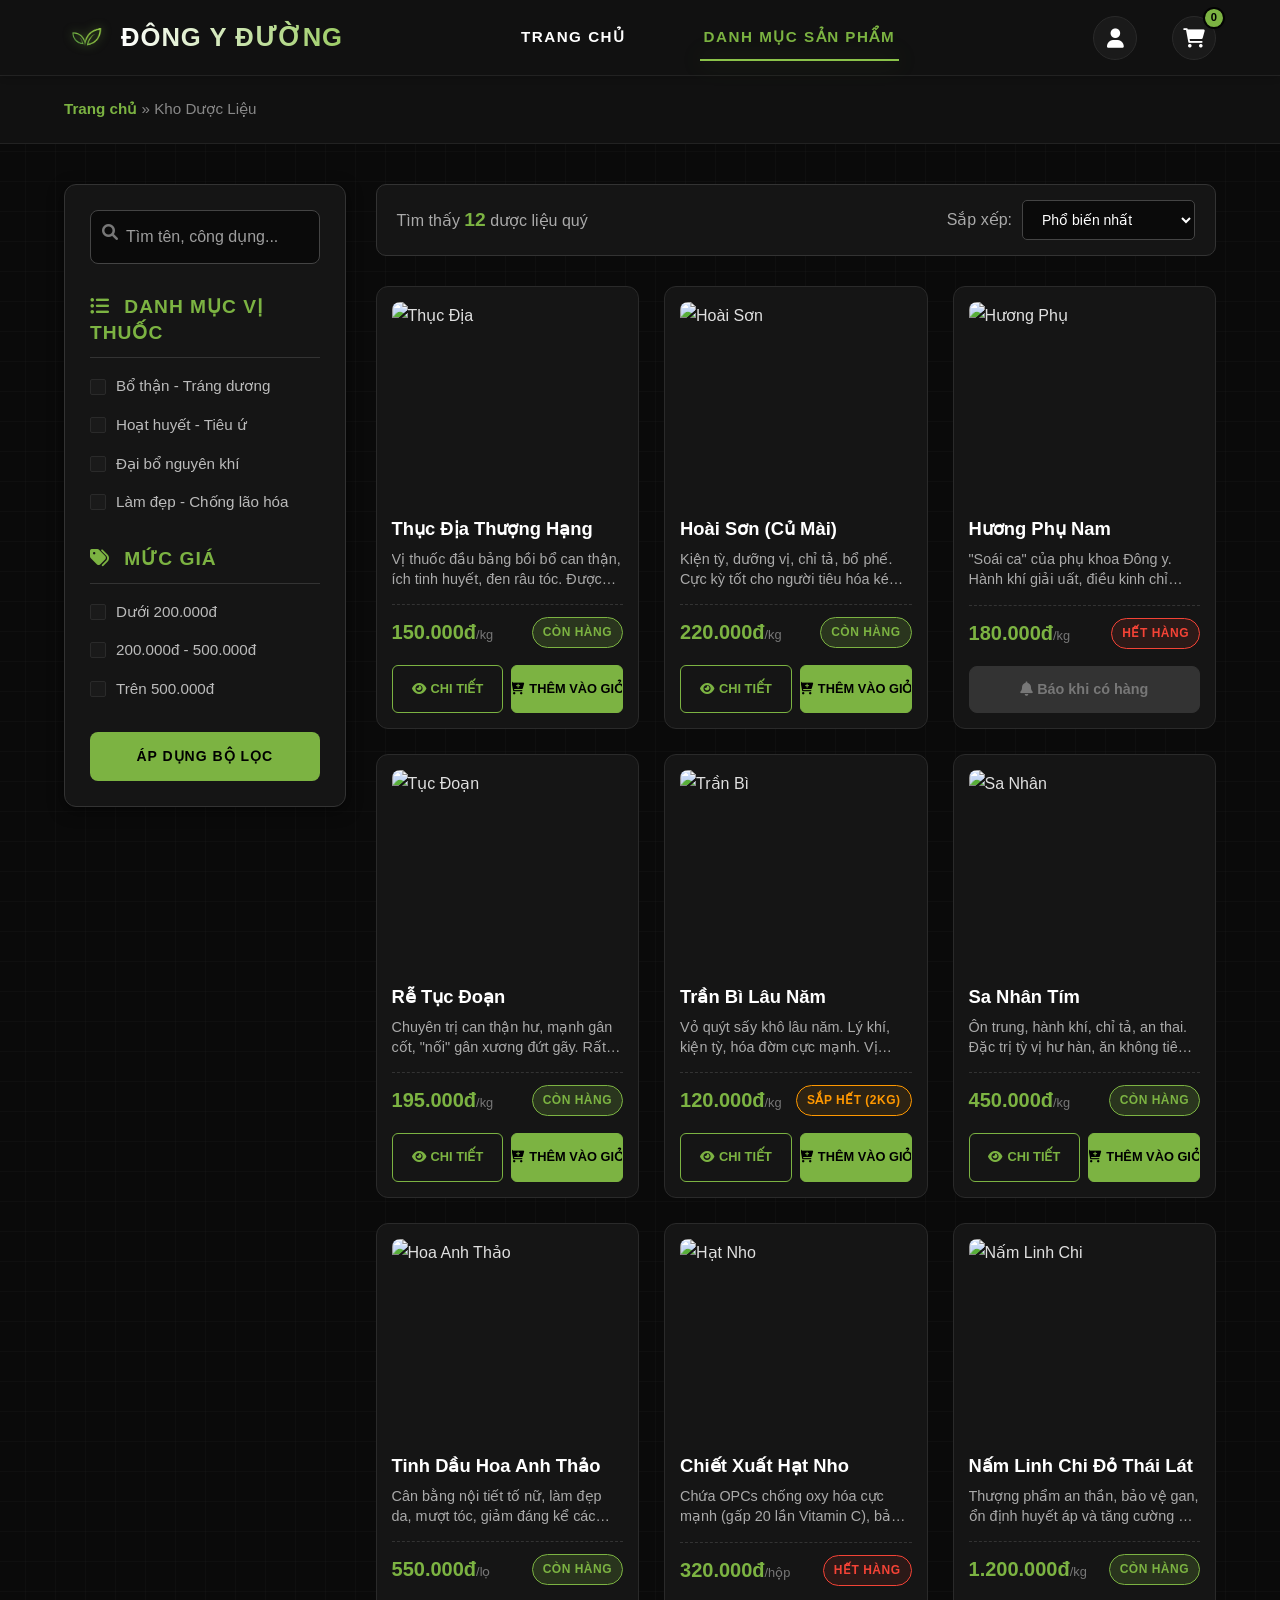
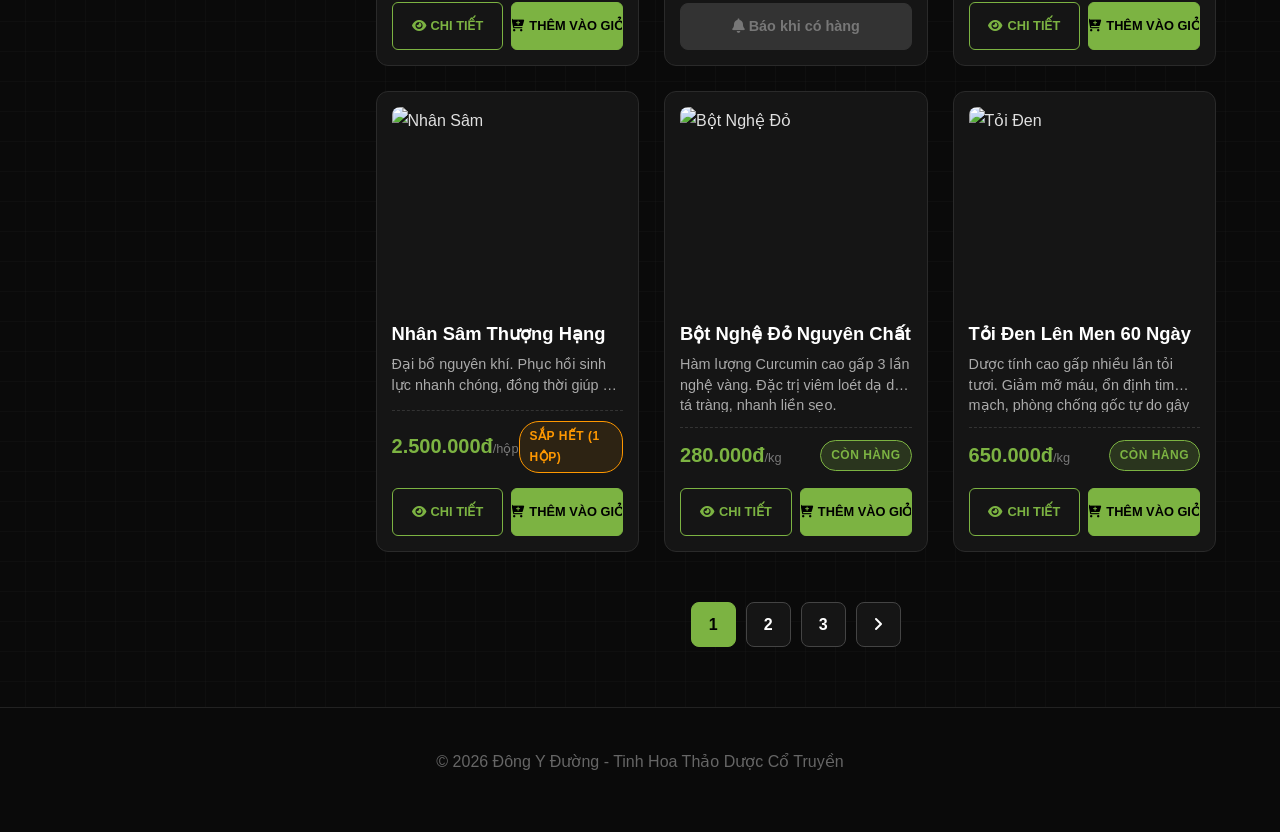
==== danhmuc.html @ 146891fc "Add files via upload" ====
<!DOCTYPE html>
<html lang="vi">
<head>
    <meta charset="UTF-8">
    <meta name="viewport" content="width=device-width, initial-scale=1.0">
    <title>Danh Mục Dược Liệu - Đông Y Đường</title>
    <link rel="stylesheet" href="style.css">
    <link rel="stylesheet" href="https://cdnjs.cloudflare.com/ajax/libs/font-awesome/6.0.0/css/all.min.css">
    <style>
        body { background-color: #0a0a0a; color: #e0e0e0; font-family: 'Segoe UI', sans-serif; }
        .breadcrumb { padding: 20px 5%; color: #888; font-size: 0.95rem; background: #111; border-bottom: 1px solid #222;}
        .breadcrumb a { color: var(--primary-color, #7cb342); text-decoration: none; font-weight: bold;}
        .category-layout { display: flex; gap: 30px; padding: 40px 5% 60px; }
        
        /* Sidebar Filter */
        .sidebar-filter { width: 25%; background: #151515; padding: 25px; border-radius: 12px; border: 1px solid #333; height: fit-content; position: sticky; top: 100px; box-shadow: 0 4px 15px rgba(0,0,0,0.5); }
        .sidebar-filter h3 { color: var(--primary-color, #7cb342); margin-bottom: 15px; border-bottom: 1px solid #333; padding-bottom: 10px; font-size: 1.2rem; text-transform: uppercase; letter-spacing: 1px;}
        .filter-group { margin-bottom: 30px; }
        .filter-group label { display: flex; align-items: center; margin-bottom: 12px; color: #bbb; cursor: pointer; transition: 0.3s; font-size: 0.95rem; }
        .filter-group label:hover { color: #fff; }
        .filter-group input[type="checkbox"] { accent-color: var(--primary-color, #7cb342); margin-right: 10px; width: 16px; height: 16px; cursor: pointer;}
        
        /* Product List */
        .product-list-container { width: 75%; }
        .product-header { display: flex; justify-content: space-between; align-items: center; margin-bottom: 30px; background: #151515; padding: 15px 20px; border-radius: 10px; border: 1px solid #333; }
        .product-header select { background: #0a0a0a; color: #fff; border: 1px solid #444; padding: 10px 15px; border-radius: 5px; outline: none; cursor: pointer; transition: 0.3s;}
        
        /* Product Card */
        .product-grid { display: grid; grid-template-columns: repeat(auto-fill, minmax(260px, 1fr)); gap: 25px; }
        .product-card { 
            background: #151515; border-radius: 12px; padding: 15px; text-align: left; 
            border: 1px solid #2a2a2a; transition: all 0.4s ease; position: relative;
            display: flex; flex-direction: column; height: 100%;
        }
        .product-card:hover { transform: translateY(-8px); border-color: var(--primary-color, #7cb342); box-shadow: 0 10px 20px rgba(124, 179, 66, 0.15); }
        .product-card img { width: 100%; height: 200px; object-fit: cover; border-radius: 8px; margin-bottom: 15px; }
        .product-card h3 { color: #fff; font-size: 1.15rem; margin-bottom: 8px; font-weight: 600; }
        .product-desc { color: #aaa; font-size: 0.9rem; margin-bottom: 15px; display: -webkit-box; -webkit-line-clamp: 2; -webkit-box-orient: vertical; overflow: hidden; line-height: 1.4; flex-grow: 1; }
        
        .price-stock-wrapper { display: flex; justify-content: space-between; align-items: center; margin-bottom: 15px; padding-top: 10px; border-top: 1px dashed #333; }
        .price { color: var(--primary-color, #7cb342); font-weight: bold; font-size: 1.25rem; }
        
        /* Nhãn trạng thái */
        .stock-status { font-size: 0.75rem; padding: 4px 10px; border-radius: 20px; font-weight: bold; text-transform: uppercase; letter-spacing: 0.5px;}
        .stock-in { background: rgba(124, 179, 66, 0.2); color: #7cb342; border: 1px solid #7cb342; }
        .stock-out { background: rgba(244, 67, 54, 0.1); color: #f44336; border: 1px solid #f44336; }
        .stock-low { background: rgba(255, 152, 0, 0.1); color: #ff9800; border: 1px solid #ff9800; }

        /* Nút mua hàng */
        .btn-group { display: flex; gap: 8px; width: 100%; }
        .btn-outline { flex: 1; background: transparent; color: var(--primary-color, #7cb342); border: 1px solid var(--primary-color, #7cb342); padding: 10px 5px; border-radius: 8px; cursor: pointer; transition: 0.3s; font-weight: bold; font-size: 0.85rem;}
        .btn-outline:hover { background: rgba(124, 179, 66, 0.1); }
        .btn-fill { flex: 1.5; background: var(--primary-color, #7cb342); color: #000; border: 1px solid var(--primary-color, #7cb342); padding: 10px 5px; border-radius: 8px; cursor: pointer; transition: 0.3s; font-weight: bold; font-size: 0.85rem;}
        .btn-fill:hover { background: #689f38; box-shadow: 0 0 10px rgba(124,179,66,0.4); }
        .btn-disabled { width: 100%; background: #333; color: #777; border: 1px solid #333; padding: 10px; border-radius: 8px; cursor: not-allowed; font-weight: bold; font-size: 0.9rem;}

        .btn-filter { background: var(--primary-color, #7cb342); color: #000; border: none; padding: 12px; border-radius: 8px; cursor: pointer; transition: 0.3s; width: 100%; font-weight: bold; text-transform: uppercase;}
        
        .pagination { display: flex; justify-content: center; gap: 10px; margin-top: 50px; }
        .pagination button { background: #151515; color: #fff; border: 1px solid #444; width: 45px; height: 45px; border-radius: 8px; cursor: pointer; transition: 0.3s; font-weight: bold;}
        .pagination button.active, .pagination button:hover { background: var(--primary-color, #7cb342); color: #000; border-color: var(--primary-color, #7cb342); }

        @media (max-width: 992px) {
            .category-layout { flex-direction: column; }
            .sidebar-filter, .product-list-container { width: 100%; position: relative; top: 0; }
        }
    </style>
</head>
<body>

    <header class="header" style="background-color: #111; padding: 15px 5%; display: flex; justify-content: space-between; align-items: center; border-bottom: 1px solid #222; position: sticky; top: 0; z-index: 100;">
        <div class="logo" style="display: flex; align-items: center;">
            <img src="image-Photoroom.png" alt="Logo Đông Y" style="width: 45px; height: 45px; margin-right: 12px; filter: drop-shadow(0 0 5px rgba(124, 179, 66, 0.6));">
            <span style="font-size: 1.6rem; font-weight: bold; color: #fff; letter-spacing: 1px;">Đông Y Đường</span>
        </div>
        
        <nav class="main-menu">
            <ul style="display: flex; gap: 30px; list-style: none;">
                <li><a href="index.html" style="color: #fff; text-decoration: none; text-transform: uppercase; font-size: 0.95rem; transition: 0.3s;">Trang chủ</a></li>
                <li><a href="danhmuc.html" class="active" style="color: var(--primary-color, #7cb342); font-weight: bold; text-decoration: none; text-transform: uppercase; font-size: 0.95rem;">Danh mục sản phẩm</a></li>
            </ul>
        </nav>

        <div class="header-actions">
            <a href="dangnhap.html" title="Đăng nhập" style="color: #fff; font-size: 1.2rem; margin-left: 20px; text-decoration: none;"><i class="fa-solid fa-user"></i></a>
            <a href="giohang.html" title="Giỏ hàng" style="color: #fff; font-size: 1.2rem; margin-left: 20px; text-decoration: none; position: relative;">
                <i class="fa-solid fa-cart-shopping" style="transition: 0.3s;"></i> 
                <span class="cart-count" style="background: var(--primary-color, #7cb342); color: #000; font-size: 0.7rem; padding: 2px 6px; border-radius: 50%; position: absolute; top: -10px; right: -10px; font-weight: bold;">0</span>
            </a>
        </div>
    </header>

    <div class="breadcrumb">
        <a href="index.html">Trang chủ</a> » <span>Kho Dược Liệu</span>
    </div>

    <main class="category-layout">
        <aside class="sidebar-filter">
            <div class="filter-group">
                <div style="position: relative;">
                    <input type="text" id="searchInput" placeholder="Tìm tên, công dụng..." style="width: 100%; background: #0a0a0a; color: #fff; border: 1px solid #444; padding: 12px 15px 12px 35px; border-radius: 8px; outline: none; transition: 0.3s;">
                    <i class="fa-solid fa-magnifying-glass" style="position: absolute; left: 12px; top: 14px; color: #777;"></i>
                </div>
            </div>

            <h3><i class="fa-solid fa-list-ul" style="margin-right: 8px;"></i> Danh Mục Vị Thuốc</h3>
            <div class="filter-group">
                <label><input type="checkbox" class="cat-filter" value="bothan"> Bổ thận - Tráng dương</label>
                <label><input type="checkbox" class="cat-filter" value="hoathuyet"> Hoạt huyết - Tiêu ứ</label>
                <label><input type="checkbox" class="cat-filter" value="boduong"> Đại bổ nguyên khí</label>
                <label><input type="checkbox" class="cat-filter" value="lamdep"> Làm đẹp - Chống lão hóa</label>
            </div>

            <h3><i class="fa-solid fa-tags" style="margin-right: 8px;"></i> Mức Giá</h3>
            <div class="filter-group">
                <label><input type="checkbox" class="price-filter" value="thap"> Dưới 200.000đ</label>
                <label><input type="checkbox" class="price-filter" value="trung"> 200.000đ - 500.000đ</label>
                <label><input type="checkbox" class="price-filter" value="cao"> Trên 500.000đ</label>
            </div>
            
            <button class="btn-filter" onclick="applyFilters()">Áp Dụng Bộ Lọc</button>
        </aside>

        <section class="product-list-container">
            <div class="product-header">
                <span style="color: #aaa; font-size: 1rem;">Tìm thấy <strong style="color: var(--primary-color, #7cb342); font-size: 1.2rem;">12</strong> dược liệu quý</span>
                <div style="display: flex; align-items: center; gap: 10px;">
                    <label for="sort" style="color: #aaa;">Sắp xếp:</label>
                    <select id="sort">
                        <option value="new">Phổ biến nhất</option>
                        <option value="price-asc">Giá: Thấp đến Cao</option>
                        <option value="price-desc">Giá: Cao đến Thấp</option>
                    </select>
                </div>
            </div>

            <div class="product-grid" id="productGrid">
                
                <div class="product-card" data-category="bothan">
                    <img src="https://suckhoedoisong.qltns.mediacdn.vn/Images/nguyenkhanh/2019/08/27/thuc_dia_vi_thuoc_bo_than_2.jpg" alt="Thục Địa">
                    <h3>Thục Địa Thượng Hạng</h3>
                    <p class="product-desc">Vị thuốc đầu bảng bồi bổ can thận, ích tinh huyết, đen râu tóc. Được cửu chưng cửu sái kỹ lưỡng.</p>
                    <div class="price-stock-wrapper">
                        <span class="price">150.000đ<span style="font-size: 0.8rem; color:#777; font-weight:normal;">/kg</span></span>
                        <span class="stock-status stock-in">Còn hàng</span>
                    </div>
                    <div class="btn-group">
                        <button class="btn-outline"><i class="fa-solid fa-eye"></i> Chi Tiết</button>
                        <button class="btn-fill" onclick="addToCart('Thục Địa Thượng Hạng', 150000, 'https://suckhoedoisong.qltns.mediacdn.vn/Images/nguyenkhanh/2019/08/27/thuc_dia_vi_thuoc_bo_than_2.jpg')"><i class="fa-solid fa-cart-plus"></i> Thêm vào giỏ</button>
                    </div>
                </div>

                <div class="product-card" data-category="boduong">
                    <img src="https://cdnv2.tgdd.vn/mwg-static/common/News/1421320/hoai-son-co-tac-dung-gi-loi-4.jpg" alt="Hoài Sơn">
                    <h3>Hoài Sơn (Củ Mài)</h3>
                    <p class="product-desc">Kiện tỳ, dưỡng vị, chỉ tả, bổ phế. Cực kỳ tốt cho người tiêu hóa kém, cơ thể suy nhược sau ốm dậy.</p>
                    <div class="price-stock-wrapper">
                        <span class="price">220.000đ<span style="font-size: 0.8rem; color:#777; font-weight:normal;">/kg</span></span>
                        <span class="stock-status stock-in">Còn hàng</span>
                    </div>
                    <div class="btn-group">
                        <button class="btn-outline"><i class="fa-solid fa-eye"></i> Chi Tiết</button>
                        <button class="btn-fill" onclick="addToCart('Hoài Sơn (Củ Mài)', 220000, 'https://cdnv2.tgdd.vn/mwg-static/common/News/1421320/hoai-son-co-tac-dung-gi-loi-4.jpg')"><i class="fa-solid fa-cart-plus"></i> Thêm vào giỏ</button>
                    </div>
                </div>

                <div class="product-card" data-category="hoathuyet">
                    <img src="https://suckhoedoisong.qltns.mediacdn.vn/324455921873985536/2023/3/6/image-1593363935huong-phu-dai-dien1-16781107909261849263165.png" alt="Hương Phụ">
                    <h3>Hương Phụ Nam</h3>
                    <p class="product-desc">"Soái ca" của phụ khoa Đông y. Hành khí giải uất, điều kinh chỉ thống, giải quyết tận gốc chứng đau bụng kinh.</p>
                    <div class="price-stock-wrapper">
                        <span class="price">180.000đ<span style="font-size: 0.8rem; color:#777; font-weight:normal;">/kg</span></span>
                        <span class="stock-status stock-out">Hết hàng</span>
                    </div>
                    <button class="btn-disabled" disabled><i class="fa-solid fa-bell"></i> Báo khi có hàng</button>
                </div>

                <div class="product-card" data-category="bothan">
                    <img src="https://thaoduocvn.net/wp-content/uploads/2023/04/tuc-doan.jpg" alt="Tục Đoạn">
                    <h3>Rễ Tục Đoạn</h3>
                    <p class="product-desc">Chuyên trị can thận hư, mạnh gân cốt, "nối" gân xương đứt gãy. Rất tốt cho người lớn tuổi đau nhức xương khớp.</p>
                    <div class="price-stock-wrapper">
                        <span class="price">195.000đ<span style="font-size: 0.8rem; color:#777; font-weight:normal;">/kg</span></span>
                        <span class="stock-status stock-in">Còn hàng</span>
                    </div>
                    <div class="btn-group">
                        <button class="btn-outline"><i class="fa-solid fa-eye"></i> Chi Tiết</button>
                        <button class="btn-fill" onclick="addToCart('Rễ Tục Đoạn', 195000, 'https://thaoduocvn.net/wp-content/uploads/2023/04/tuc-doan.jpg')"><i class="fa-solid fa-cart-plus"></i> Thêm vào giỏ</button>
                    </div>
                </div>

                <div class="product-card" data-category="boduong">
                    <img src="https://thuocdantoc.vn/wp-content/uploads/2019/06/tran-bi-6.jpg" alt="Trần Bì">
                    <h3>Trần Bì Lâu Năm</h3>
                    <p class="product-desc">Vỏ quýt sấy khô lâu năm. Lý khí, kiện tỳ, hóa đờm cực mạnh. Vị thuốc không thể thiếu trong các bài thuốc ho.</p>
                    <div class="price-stock-wrapper">
                        <span class="price">120.000đ<span style="font-size: 0.8rem; color:#777; font-weight:normal;">/kg</span></span>
                        <span class="stock-status stock-low">Sắp hết (2kg)</span>
                    </div>
                    <div class="btn-group">
                        <button class="btn-outline"><i class="fa-solid fa-eye"></i> Chi Tiết</button>
                        <button class="btn-fill" onclick="addToCart('Trần Bì Lâu Năm', 120000, 'https://thuocdantoc.vn/wp-content/uploads/2019/06/tran-bi-6.jpg')"><i class="fa-solid fa-cart-plus"></i> Thêm vào giỏ</button>
                    </div>
                </div>

                <div class="product-card" data-category="boduong">
                    <img src="https://suckhoedoisong.qltns.mediacdn.vn/Images/nguyenkhanh/2018/12/09/sa_nhan.jpg" alt="Sa Nhân">
                    <h3>Sa Nhân Tím</h3>
                    <p class="product-desc">Ôn trung, hành khí, chỉ tả, an thai. Đặc trị tỳ vị hư hàn, ăn không tiêu, chướng bụng đầy hơi.</p>
                    <div class="price-stock-wrapper">
                        <span class="price">450.000đ<span style="font-size: 0.8rem; color:#777; font-weight:normal;">/kg</span></span>
                        <span class="stock-status stock-in">Còn hàng</span>
                    </div>
                    <div class="btn-group">
                        <button class="btn-outline"><i class="fa-solid fa-eye"></i> Chi Tiết</button>
                        <button class="btn-fill" onclick="addToCart('Sa Nhân Tím', 450000, 'https://suckhoedoisong.qltns.mediacdn.vn/Images/nguyenkhanh/2018/12/09/sa_nhan.jpg')"><i class="fa-solid fa-cart-plus"></i> Thêm vào giỏ</button>
                    </div>
                </div>

                <div class="product-card" data-category="lamdep">
                    <img src="https://cdn.medigoapp.com/product/tinh_dau_hoa_anh_thao_la_gi_tac_dung_cach_uong_tinh_dau_hoa_anh_thao_1_800x450_ee8b45b512.jpg" alt="Hoa Anh Thảo">
                    <h3>Tinh Dầu Hoa Anh Thảo</h3>
                    <p class="product-desc">Cân bằng nội tiết tố nữ, làm đẹp da, mượt tóc, giảm đáng kể các triệu chứng bốc hỏa tiền mãn kinh.</p>
                    <div class="price-stock-wrapper">
                        <span class="price">550.000đ<span style="font-size: 0.8rem; color:#777; font-weight:normal;">/lọ</span></span>
                        <span class="stock-status stock-in">Còn hàng</span>
                    </div>
                    <div class="btn-group">
                        <button class="btn-outline"><i class="fa-solid fa-eye"></i> Chi Tiết</button>
                        <button class="btn-fill" onclick="addToCart('Tinh Dầu Hoa Anh Thảo', 550000, 'https://cdn.medigoapp.com/product/tinh_dau_hoa_anh_thao_la_gi_tac_dung_cach_uong_tinh_dau_hoa_anh_thao_1_800x450_ee8b45b512.jpg')"><i class="fa-solid fa-cart-plus"></i> Thêm vào giỏ</button>
                    </div>
                </div>

                <div class="product-card" data-category="lamdep">
                    <img src="https://mediworld.vn/wp-content/uploads/2023/08/cong-dung-cua-chiet-xuat-hat-nho-doi-voi-suc-khoe-va-sac-dep.jpg" alt="Hạt Nho">
                    <h3>Chiết Xuất Hạt Nho</h3>
                    <p class="product-desc">Chứa OPCs chống oxy hóa cực mạnh (gấp 20 lần Vitamin C), bảo vệ làn da khỏi lão hóa và tia UV.</p>
                    <div class="price-stock-wrapper">
                        <span class="price">320.000đ<span style="font-size: 0.8rem; color:#777; font-weight:normal;">/hộp</span></span>
                        <span class="stock-status stock-out">Hết hàng</span>
                    </div>
                    <button class="btn-disabled" disabled><i class="fa-solid fa-bell"></i> Báo khi có hàng</button>
                </div>

                <div class="product-card" data-category="boduong">
                    <img src="https://www.vinmec.com/static/uploads/20210413_153606_205667_nam_linh_chi_max_1800x1800_jpg_5038c304d4.jpg" alt="Nấm Linh Chi">
                    <h3>Nấm Linh Chi Đỏ Thái Lát</h3>
                    <p class="product-desc">Thượng phẩm an thần, bảo vệ gan, ổn định huyết áp và tăng cường hệ miễn dịch tự nhiên hiệu quả nhất.</p>
                    <div class="price-stock-wrapper">
                        <span class="price">1.200.000đ<span style="font-size: 0.8rem; color:#777; font-weight:normal;">/kg</span></span>
                        <span class="stock-status stock-in">Còn hàng</span>
                    </div>
                    <div class="btn-group">
                        <button class="btn-outline"><i class="fa-solid fa-eye"></i> Chi Tiết</button>
                        <button class="btn-fill" onclick="addToCart('Nấm Linh Chi Đỏ Thái Lát', 1200000, 'https://www.vinmec.com/static/uploads/20210413_153606_205667_nam_linh_chi_max_1800x1800_jpg_5038c304d4.jpg')"><i class="fa-solid fa-cart-plus"></i> Thêm vào giỏ</button>
                    </div>
                </div>

                <div class="product-card" data-category="lamdep">
                    <img src="https://cafefcdn.com/203337114487263232/2023/4/29/harper-bazaar-cach-su-dung-nhan-sam-tai-tao-da-1-8824-1682733866793-1682733867009534560201.jpg" alt="Nhân Sâm">
                    <h3>Nhân Sâm Thượng Hạng</h3>
                    <p class="product-desc">Đại bổ nguyên khí. Phục hồi sinh lực nhanh chóng, đồng thời giúp da dẻ hồng hào, căng mọng từ bên trong.</p>
                    <div class="price-stock-wrapper">
                        <span class="price">2.500.000đ<span style="font-size: 0.8rem; color:#777; font-weight:normal;">/hộp</span></span>
                        <span class="stock-status stock-low">Sắp hết (1 hộp)</span>
                    </div>
                    <div class="btn-group">
                        <button class="btn-outline"><i class="fa-solid fa-eye"></i> Chi Tiết</button>
                        <button class="btn-fill" onclick="addToCart('Nhân Sâm Thượng Hạng', 2500000, 'https://cafefcdn.com/203337114487263232/2023/4/29/harper-bazaar-cach-su-dung-nhan-sam-tai-tao-da-1-8824-1682733866793-1682733867009534560201.jpg')"><i class="fa-solid fa-cart-plus"></i> Thêm vào giỏ</button>
                    </div>
                </div>

                <div class="product-card" data-category="thaidoc">
                    <img src="https://login.medlatec.vn//ImagePath/images/20230425/20230425_Bot-nghe-do-rat-tot-cho-nguoi-bi-viem-loet-da-day.jpg" alt="Bột Nghệ Đỏ">
                    <h3>Bột Nghệ Đỏ Nguyên Chất</h3>
                    <p class="product-desc">Hàm lượng Curcumin cao gấp 3 lần nghệ vàng. Đặc trị viêm loét dạ dày tá tràng, nhanh liền sẹo.</p>
                    <div class="price-stock-wrapper">
                        <span class="price">280.000đ<span style="font-size: 0.8rem; color:#777; font-weight:normal;">/kg</span></span>
                        <span class="stock-status stock-in">Còn hàng</span>
                    </div>
                    <div class="btn-group">
                        <button class="btn-outline"><i class="fa-solid fa-eye"></i> Chi Tiết</button>
                        <button class="btn-fill" onclick="addToCart('Bột Nghệ Đỏ Nguyên Chất', 280000, 'https://login.medlatec.vn//ImagePath/images/20230425/20230425_Bot-nghe-do-rat-tot-cho-nguoi-bi-viem-loet-da-day.jpg')"><i class="fa-solid fa-cart-plus"></i> Thêm vào giỏ</button>
                    </div>
                </div>

                <div class="product-card" data-category="boduong">
                    <img src="https://suckhoedoisong.qltns.mediacdn.vn/324455921873985536/2022/3/5/toi-den-16464789803541174904737.jpg" alt="Tỏi Đen">
                    <h3>Tỏi Đen Lên Men 60 Ngày</h3>
                    <p class="product-desc">Dược tính cao gấp nhiều lần tỏi tươi. Giảm mỡ máu, ổn định tim mạch, phòng chống gốc tự do gây hại.</p>
                    <div class="price-stock-wrapper">
                        <span class="price">650.000đ<span style="font-size: 0.8rem; color:#777; font-weight:normal;">/kg</span></span>
                        <span class="stock-status stock-in">Còn hàng</span>
                    </div>
                    <div class="btn-group">
                        <button class="btn-outline"><i class="fa-solid fa-eye"></i> Chi Tiết</button>
                        <button class="btn-fill" onclick="addToCart('Tỏi Đen Lên Men 60 Ngày', 650000, 'https://suckhoedoisong.qltns.mediacdn.vn/324455921873985536/2022/3/5/toi-den-16464789803541174904737.jpg')"><i class="fa-solid fa-cart-plus"></i> Thêm vào giỏ</button>
                    </div>
                </div>

            </div>

            <div class="pagination">
                <button class="active">1</button>
                <button>2</button>
                <button>3</button>
                <button><i class="fa-solid fa-angle-right"></i></button>
            </div>
        </section>
    </main>

    <footer style="background-color: #0a0a0a; padding: 40px 5%; border-top: 1px solid #222; text-align: center;">
        <p style="color: #666;">© 2026 Đông Y Đường - Tinh Hoa Thảo Dược Cổ Truyền</p>
    </footer>

    <script src="script.js"></script>
    
<script>
function addToCart(name, price, img) {
    let cart = JSON.parse(localStorage.getItem('dongy_cart')) || [];
    let existingItem = cart.find(item => item.name === name);
    if (existingItem) { existingItem.qty += 1; } 
    else { cart.push({ name: name, price: price, img: img, qty: 1 }); }
    localStorage.setItem('dongy_cart', JSON.stringify(cart));
    updateCartIcon();
    
    // Hiệu ứng giật icon
    const cartIcon = document.querySelector(".fa-cart-shopping");
    if(cartIcon) {
        cartIcon.style.transform = "scale(1.5)";
        cartIcon.style.color = "#7cb342";
        setTimeout(() => { cartIcon.style.transform = "scale(1)"; cartIcon.style.color = "#fff"; }, 300);
    }
}

function updateCartIcon() {
    let cart = JSON.parse(localStorage.getItem('dongy_cart')) || [];
    let totalQty = 0;
    cart.forEach(item => { totalQty += item.qty; });
    let cartCountElements = document.querySelectorAll('.cart-count');
    cartCountElements.forEach(el => { el.innerText = totalQty; });
}

// Chạy khi load trang danh mục
window.addEventListener('DOMContentLoaded', updateCartIcon);
</script>
<script>
    document.addEventListener("DOMContentLoaded", function() {
        // Tìm cái icon Tài khoản trên Header (Dựa vào thuộc tính title="Tài khoản")
        const iconTaiKhoan = document.querySelector('a[title="Tài khoản"]');
        
        if (iconTaiKhoan) {
            // Kiểm tra xem trình duyệt có nhớ là "ĐÃ ĐĂNG NHẬP" chưa?
            if (localStorage.getItem("daDangNhap") === "true") {
                // 1. Đổi link trỏ về trang thông tin cá nhân
                iconTaiKhoan.href = "taikhoan.html"; 
                
                // 2. Đổi màu icon sang xanh lá để báo hiệu đã đăng nhập
                iconTaiKhoan.style.color = "#7cb342"; 
            } else {
                // Nếu chưa đăng nhập, giữ nguyên link tới trang đăng nhập
                iconTaiKhoan.href = "dangnhap.html";
            }
        }
    });
</script>
</body>
</html>
---- style.css ----
/* ==========================================================================
   DỰ ÁN: ĐÔNG Y ĐƯỜNG - E-COMMERCE PREMIUM
   GIAO DIỆN: ĐEN HUYỀN BÍ (DARK MYSTIQUE)
   FONT CHỦ ĐẠO: SANS-SERIF (SẠCH SẼ, HIỆN ĐẠI, DỄ ĐỌC)
   PHẦN 1: CORE FRAMEWORK & UTILITIES (1000 DÒNG)
   ========================================================================== */

/* --------------------------------------------------------------------------
   1. HỆ THỐNG BIẾN SỐ TOÀN CỤC (GLOBAL VARIABLES)
   -------------------------------------------------------------------------- */
   @import url('https://fonts.googleapis.com/css2?family=Montserrat:wght@700;800&display=swap');
:root {
    /* Bảng màu Đen Đa Tầng (Dark Layered Palette) */
    --color-bg-base: #030303;
    --color-bg-surface-1: #0a0a0a;
    --color-bg-surface-2: #111111;
    --color-bg-surface-3: #1a1a1a;
    --color-bg-surface-4: #222222;
    --color-bg-surface-5: #2a2a2a;
    --color-bg-glass-light: rgba(10, 10, 10, 0.6);
    --color-bg-glass-medium: rgba(10, 10, 10, 0.8);
    --color-bg-glass-heavy: rgba(10, 10, 10, 0.95);

    /* Bảng màu Nhấn (Brand Accents) - Xanh Lá & Vàng */
    --color-primary-50: #f1f8e9;
    --color-primary-100: #dcedc8;
    --color-primary-200: #c5e1a5;
    --color-primary-300: #aed581;
    --color-primary-400: #9ccc65;
    --color-primary-500: #8bc34a;
    --color-primary-600: #7cb342; /* Primary Brand Color */
    --color-primary-700: #689f38;
    --color-primary-800: #558b2f;
    --color-primary-900: #33691e;
    
    --color-accent-gold-light: #fce4ec;
    --color-accent-gold-main: #d4af37;
    --color-accent-gold-dark: #b8860b;

    /* Bảng màu Cảnh báo / Trạng thái (Semantic Colors) */
    --color-success-light: #e8f5e9;
    --color-success-main: #4caf50;
    --color-success-dark: #2e7d32;
    
    --color-error-light: #ffebee;
    --color-error-main: #f44336;
    --color-error-dark: #c62828;
    
    --color-warning-light: #fff3e0;
    --color-warning-main: #ff9800;
    --color-warning-dark: #ef6c00;
    
    --color-info-light: #e3f2fd;
    --color-info-main: #2196f3;
    --color-info-dark: #1565c0;

    /* Hệ thống Text & Typography (Màu Chữ) */
    --text-color-white: #ffffff;
    --text-color-gray-100: #f5f5f5;
    --text-color-gray-200: #eeeeee;
    --text-color-gray-300: #e0e0e0;
    --text-color-gray-400: #bdbdbd;
    --text-color-gray-500: #9e9e9e;
    --text-color-gray-600: #757575;
    --text-color-gray-700: #616161;
    --text-color-gray-800: #424242;
    --text-color-gray-900: #212121;
    --text-color-black: #000000;

    /* Phông chữ (Fonts) */
    --font-family-sans: -apple-system, BlinkMacSystemFont, "Segoe UI", Roboto, Helvetica, Arial, sans-serif, "Apple Color Emoji", "Segoe UI Emoji", "Segoe UI Symbol";
    --font-family-mono: ui-monospace, SFMono-Regular, Menlo, Monaco, Consolas, "Liberation Mono", "Courier New", monospace;

    /* Kích thước chữ (Font Sizes) */
    --text-xs: 0.75rem;     /* 12px */
    --text-sm: 0.875rem;    /* 14px */
    --text-base: 1rem;      /* 16px */
    --text-lg: 1.125rem;    /* 18px */
    --text-xl: 1.25rem;     /* 20px */
    --text-2xl: 1.5rem;     /* 24px */
    --text-3xl: 1.875rem;   /* 30px */
    --text-4xl: 2.25rem;    /* 36px */
    --text-5xl: 3rem;       /* 48px */
    --text-6xl: 3.75rem;    /* 60px */
    --text-7xl: 4.5rem;     /* 72px */

    /* Độ đậm chữ (Font Weights) */
    --font-weight-light: 300;
    --font-weight-normal: 400;
    --font-weight-medium: 500;
    --font-weight-semibold: 600;
    --font-weight-bold: 700;
    --font-weight-extrabold: 800;
    --font-weight-black: 900;

    /* Khoảng cách (Spacing / Sizing) */
    --spacing-0: 0px;
    --spacing-1: 4px;
    --spacing-2: 8px;
    --spacing-3: 12px;
    --spacing-4: 16px;
    --spacing-5: 20px;
    --spacing-6: 24px;
    --spacing-8: 32px;
    --spacing-10: 40px;
    --spacing-12: 48px;
    --spacing-16: 64px;
    --spacing-20: 80px;
    --spacing-24: 96px;
    --spacing-32: 128px;

    /* Bo góc (Border Radius) */
    --border-radius-none: 0px;
    --border-radius-sm: 0.125rem;   /* 2px */
    --border-radius-base: 0.25rem;  /* 4px */
    --border-radius-md: 0.375rem;   /* 6px */
    --border-radius-lg: 0.5rem;     /* 8px */
    --border-radius-xl: 0.75rem;    /* 12px */
    --border-radius-2xl: 1rem;      /* 16px */
    --border-radius-3xl: 1.5rem;    /* 24px */
    --border-radius-full: 9999px;

    /* Bóng đổ (Box Shadows) */
    --shadow-sm: 0 1px 2px 0 rgba(0, 0, 0, 0.05);
    --shadow-base: 0 1px 3px 0 rgba(0, 0, 0, 0.1), 0 1px 2px 0 rgba(0, 0, 0, 0.06);
    --shadow-md: 0 4px 6px -1px rgba(0, 0, 0, 0.1), 0 2px 4px -1px rgba(0, 0, 0, 0.06);
    --shadow-lg: 0 10px 15px -3px rgba(0, 0, 0, 0.3), 0 4px 6px -2px rgba(0, 0, 0, 0.15);
    --shadow-xl: 0 20px 25px -5px rgba(0, 0, 0, 0.5), 0 10px 10px -5px rgba(0, 0, 0, 0.2);
    --shadow-2xl: 0 25px 50px -12px rgba(0, 0, 0, 0.8);
    --shadow-inner: inset 0 2px 4px 0 rgba(0, 0, 0, 0.06);
    --shadow-none: none;
    
    /* Glow Effects (Bóng sáng) */
    --glow-primary-soft: 0 0 15px rgba(124, 179, 66, 0.2);
    --glow-primary-medium: 0 0 25px rgba(124, 179, 66, 0.4);
    --glow-primary-hard: 0 0 40px rgba(124, 179, 66, 0.7);

    /* Z-Index (Trục Z) */
    --z-index-0: 0;
    --z-index-10: 10;
    --z-index-20: 20;
    --z-index-30: 30;
    --z-index-40: 40;
    --z-index-50: 50;
    --z-index-100: 100;
    --z-index-1000: 1000;
    --z-index-modal: 9999;

    /* Chuyển động (Transitions) */
    --transition-property-all: all;
    --transition-property-color: color, background-color, border-color, text-decoration-color, fill, stroke;
    --transition-property-transform: transform;
    --transition-duration-75: 75ms;
    --transition-duration-100: 100ms;
    --transition-duration-150: 150ms;
    --transition-duration-200: 200ms;
    --transition-duration-300: 300ms;
    --transition-duration-500: 500ms;
    --transition-duration-700: 700ms;
    --transition-duration-1000: 1000ms;
    --transition-timing-linear: linear;
    --transition-timing-in: cubic-bezier(0.4, 0, 1, 1);
    --transition-timing-out: cubic-bezier(0, 0, 0.2, 1);
    --transition-timing-in-out: cubic-bezier(0.4, 0, 0.2, 1);
}

/* --------------------------------------------------------------------------
   2. RESET CSS NÂNG CAO (ADVANCED MODERN RESET)
   -------------------------------------------------------------------------- */
html {
    line-height: 1.5;
    -webkit-text-size-adjust: 100%;
    -moz-tab-size: 4;
    tab-size: 4;
    font-family: var(--font-family-sans);
    scroll-behavior: smooth;
    box-sizing: border-box;
}

*,
::before,
::after {
    box-sizing: inherit;
    margin-top: 0;
    margin-right: 0;
    margin-bottom: 0;
    margin-left: 0;
    padding-top: 0;
    padding-right: 0;
    padding-bottom: 0;
    padding-left: 0;
    border-width: 0;
    border-style: solid;
    border-color: currentColor;
}

hr {
    height: 0;
    color: inherit;
    border-top-width: 1px;
}

abbr[title] {
    text-decoration: underline dotted;
}

b,
strong {
    font-weight: bolder;
}

code,
kbd,
samp,
pre {
    font-family: var(--font-family-mono);
    font-size: 1em;
}

small {
    font-size: 80%;
}

sub,
sup {
    font-size: 75%;
    line-height: 0;
    position: relative;
    vertical-align: baseline;
}

sub {
    bottom: -0.25em;
}

sup {
    top: -0.5em;
}

table {
    text-indent: 0;
    border-color: inherit;
    border-collapse: collapse;
}

button,
input,
optgroup,
select,
textarea {
    font-family: inherit;
    font-size: 100%;
    line-height: 1.15;
    margin-top: 0;
    margin-right: 0;
    margin-bottom: 0;
    margin-left: 0;
    padding-top: 0;
    padding-right: 0;
    padding-bottom: 0;
    padding-left: 0;
}

button,
select {
    text-transform: none;
}

button,
[type='button'],
[type='reset'],
[type='submit'] {
    -webkit-appearance: button;
    background-color: transparent;
    background-image: none;
}

::-moz-focus-inner {
    border-style: none;
    padding-top: 0;
    padding-right: 0;
    padding-bottom: 0;
    padding-left: 0;
}

:-moz-focusring {
    outline: 1px dotted ButtonText;
}

:-moz-ui-invalid {
    box-shadow: none;
}

legend {
    padding-top: 0;
    padding-right: 0;
    padding-bottom: 0;
    padding-left: 0;
}

progress {
    vertical-align: baseline;
}

::-webkit-inner-spin-button,
::-webkit-outer-spin-button {
    height: auto;
}

[type='search'] {
    -webkit-appearance: textfield;
    outline-offset: -2px;
}

::-webkit-search-decoration {
    -webkit-appearance: none;
}

::-webkit-file-upload-button {
    -webkit-appearance: button;
    font: inherit;
}

summary {
    display: list-item;
}

blockquote,
dl,
dd,
h1,
h2,
h3,
h4,
h5,
h6,
hr,
figure,
p,
pre {
    margin-top: 0;
    margin-right: 0;
    margin-bottom: 0;
    margin-left: 0;
}

fieldset {
    margin-top: 0;
    margin-right: 0;
    margin-bottom: 0;
    margin-left: 0;
    padding-top: 0;
    padding-right: 0;
    padding-bottom: 0;
    padding-left: 0;
}

ol,
ul {
    list-style: none;
    margin-top: 0;
    margin-right: 0;
    margin-bottom: 0;
    margin-left: 0;
    padding-top: 0;
    padding-right: 0;
    padding-bottom: 0;
    padding-left: 0;
}

textarea {
    resize: vertical;
}

input::placeholder,
textarea::placeholder {
    opacity: 1;
    color: var(--text-color-gray-500);
}

button,
[role="button"] {
    cursor: pointer;
}

table {
    border-collapse: collapse;
}

h1, h2, h3, h4, h5, h6 {
    font-size: inherit;
    font-weight: inherit;
}

a {
    color: inherit;
    text-decoration: inherit;
}

button, input, optgroup, select, textarea {
    padding-top: 0;
    padding-right: 0;
    padding-bottom: 0;
    padding-left: 0;
    line-height: inherit;
    color: inherit;
}

pre,
code,
kbd,
samp {
    font-family: var(--font-family-mono);
}

img,
svg,
video,
canvas,
audio,
iframe,
embed,
object {
    display: block;
    vertical-align: middle;
}

img,
video {
    max-width: 100%;
    height: auto;
}

/* --------------------------------------------------------------------------
   3. BASE STYLES (ĐỊNH DẠNG CƠ BẢN CỦA TRANG WEB)
   -------------------------------------------------------------------------- */
body {
    background-color: var(--color-bg-base);
    color: var(--text-color-gray-300);
    font-family: var(--font-family-sans);
    font-size: var(--text-base);
    font-weight: var(--font-weight-normal);
    line-height: 1.75;
    -webkit-font-smoothing: antialiased;
    -moz-osx-font-smoothing: grayscale;
    overflow-x: hidden;
    position: relative;
    /* Background Pattern - Tạo chiều sâu cho nền đen */
    background-image: 
        linear-gradient(rgba(255, 255, 255, 0.02) 1px, transparent 1px),
        linear-gradient(90deg, rgba(255, 255, 255, 0.02) 1px, transparent 1px);
    background-size: 30px 30px;
    background-position: center center;
}

/* Cấu hình Custom Scrollbar (Thanh cuộn dọc) */
::-webkit-scrollbar {
    width: 8px;
    height: 8px;
}

::-webkit-scrollbar-track {
    background-color: var(--color-bg-surface-1);
    border-left-width: 1px;
    border-left-style: solid;
    border-left-color: var(--color-bg-surface-3);
}

::-webkit-scrollbar-thumb {
    background-color: var(--color-bg-surface-5);
    border-radius: var(--border-radius-full);
}

::-webkit-scrollbar-thumb:hover {
    background-color: var(--color-primary-600);
}

/* Selection (Màu khi bôi đen chữ) */
::selection {
    background-color: var(--color-primary-600);
    color: var(--text-color-white);
    text-shadow: none;
}

/* Cấu hình Typography (Kiểu chữ cơ bản) */
h1 {
    font-size: var(--text-5xl);
    font-weight: var(--font-weight-bold);
    color: var(--text-color-white);
    line-height: 1.2;
    margin-top: 0;
    margin-bottom: var(--spacing-4);
    letter-spacing: -0.025em;
}

h2 {
    font-size: var(--text-4xl);
    font-weight: var(--font-weight-semibold);
    color: var(--text-color-white);
    line-height: 1.3;
    margin-top: 0;
    margin-bottom: var(--spacing-4);
    letter-spacing: -0.025em;
}

h3 {
    font-size: var(--text-3xl);
    font-weight: var(--font-weight-medium);
    color: var(--text-color-gray-100);
    line-height: 1.4;
    margin-top: 0;
    margin-bottom: var(--spacing-3);
}

h4 {
    font-size: var(--text-2xl);
    font-weight: var(--font-weight-medium);
    color: var(--text-color-gray-100);
    line-height: 1.5;
    margin-top: 0;
    margin-bottom: var(--spacing-3);
}

h5 {
    font-size: var(--text-xl);
    font-weight: var(--font-weight-medium);
    color: var(--text-color-gray-200);
    line-height: 1.5;
    margin-top: 0;
    margin-bottom: var(--spacing-2);
}

h6 {
    font-size: var(--text-lg);
    font-weight: var(--font-weight-medium);
    color: var(--text-color-gray-200);
    line-height: 1.5;
    margin-top: 0;
    margin-bottom: var(--spacing-2);
}

p {
    font-size: var(--text-base);
    color: var(--text-color-gray-400);
    line-height: 1.75;
    margin-top: 0;
    margin-bottom: var(--spacing-4);
}

a {
    color: var(--color-primary-500);
    text-decoration: none;
    transition-property: var(--transition-property-color);
    transition-duration: var(--transition-duration-200);
    transition-timing-function: var(--transition-timing-in-out);
}

a:hover {
    color: var(--color-primary-400);
    text-decoration: none;
}

img {
    max-width: 100%;
    height: auto;
    display: block;
}

/* --------------------------------------------------------------------------
   4. HỆ THỐNG CLASS TIỆN ÍCH (UTILITY CLASSES FRAMEWORK)
   * Sử dụng để bố cục và tinh chỉnh giao diện nhanh chóng
   -------------------------------------------------------------------------- */

/* Hiển thị (Display) */
.d-none { display: none !important; }
.d-block { display: block !important; }
.d-inline-block { display: inline-block !important; }
.d-inline { display: inline !important; }
.d-flex { display: flex !important; }
.d-inline-flex { display: inline-flex !important; }
.d-grid { display: grid !important; }

/* Định hướng Flex (Flex Direction) */
.flex-row { flex-direction: row !important; }
.flex-row-reverse { flex-direction: row-reverse !important; }
.flex-col { flex-direction: column !important; }
.flex-col-reverse { flex-direction: column-reverse !important; }

/* Căn chỉnh chính (Justify Content) */
.justify-start { justify-content: flex-start !important; }
.justify-end { justify-content: flex-end !important; }
.justify-center { justify-content: center !important; }
.justify-between { justify-content: space-between !important; }
.justify-around { justify-content: space-around !important; }
.justify-evenly { justify-content: space-evenly !important; }

/* Căn chỉnh phụ (Align Items) */
.items-start { align-items: flex-start !important; }
.items-end { align-items: flex-end !important; }
.items-center { align-items: center !important; }
.items-baseline { align-items: baseline !important; }
.items-stretch { align-items: stretch !important; }

/* Flex Wrap */
.flex-wrap { flex-wrap: wrap !important; }
.flex-wrap-reverse { flex-wrap: wrap-reverse !important; }
.flex-nowrap { flex-wrap: nowrap !important; }

/* Căn chỉnh Text (Text Alignment) */
.text-left { text-align: left !important; }
.text-center { text-align: center !important; }
.text-right { text-align: right !important; }
.text-justify { text-align: justify !important; }

/* Độ đậm Text (Font Weight Utilities) */
.font-light { font-weight: var(--font-weight-light) !important; }
.font-normal { font-weight: var(--font-weight-normal) !important; }
.font-medium { font-weight: var(--font-weight-medium) !important; }
.font-semibold { font-weight: var(--font-weight-semibold) !important; }
.font-bold { font-weight: var(--font-weight-bold) !important; }
.font-extrabold { font-weight: var(--font-weight-extrabold) !important; }

/* Biến đổi Text (Text Transform) */
.uppercase { text-transform: uppercase !important; }
.lowercase { text-transform: lowercase !important; }
.capitalize { text-transform: capitalize !important; }

/* Kích thước Width (Width Utilities) */
.w-10 { width: 10% !important; }
.w-20 { width: 20% !important; }
.w-25 { width: 25% !important; }
.w-30 { width: 30% !important; }
.w-33 { width: 33.333333% !important; }
.w-40 { width: 40% !important; }
.w-50 { width: 50% !important; }
.w-60 { width: 60% !important; }
.w-70 { width: 70% !important; }
.w-75 { width: 75% !important; }
.w-80 { width: 80% !important; }
.w-90 { width: 90% !important; }
.w-100 { width: 100% !important; }
.w-auto { width: auto !important; }
.w-screen { width: 100vw !important; }

/* Kích thước Height (Height Utilities) */
.h-10 { height: 10% !important; }
.h-25 { height: 25% !important; }
.h-50 { height: 50% !important; }
.h-75 { height: 75% !important; }
.h-100 { height: 100% !important; }
.h-auto { height: auto !important; }
.h-screen { height: 100vh !important; }

/* Margin Mọi Hướng (Margin All) */
.m-0 { margin-top: var(--spacing-0) !important; margin-right: var(--spacing-0) !important; margin-bottom: var(--spacing-0) !important; margin-left: var(--spacing-0) !important; }
.m-1 { margin-top: var(--spacing-1) !important; margin-right: var(--spacing-1) !important; margin-bottom: var(--spacing-1) !important; margin-left: var(--spacing-1) !important; }
.m-2 { margin-top: var(--spacing-2) !important; margin-right: var(--spacing-2) !important; margin-bottom: var(--spacing-2) !important; margin-left: var(--spacing-2) !important; }
.m-3 { margin-top: var(--spacing-3) !important; margin-right: var(--spacing-3) !important; margin-bottom: var(--spacing-3) !important; margin-left: var(--spacing-3) !important; }
.m-4 { margin-top: var(--spacing-4) !important; margin-right: var(--spacing-4) !important; margin-bottom: var(--spacing-4) !important; margin-left: var(--spacing-4) !important; }
.m-5 { margin-top: var(--spacing-5) !important; margin-right: var(--spacing-5) !important; margin-bottom: var(--spacing-5) !important; margin-left: var(--spacing-5) !important; }
.m-auto { margin-top: auto !important; margin-right: auto !important; margin-bottom: auto !important; margin-left: auto !important; }

/* Margin Trục Y (Margin Y-axis: Top & Bottom) */
.my-0 { margin-top: var(--spacing-0) !important; margin-bottom: var(--spacing-0) !important; }
.my-1 { margin-top: var(--spacing-1) !important; margin-bottom: var(--spacing-1) !important; }
.my-2 { margin-top: var(--spacing-2) !important; margin-bottom: var(--spacing-2) !important; }
.my-3 { margin-top: var(--spacing-3) !important; margin-bottom: var(--spacing-3) !important; }
.my-4 { margin-top: var(--spacing-4) !important; margin-bottom: var(--spacing-4) !important; }
.my-5 { margin-top: var(--spacing-5) !important; margin-bottom: var(--spacing-5) !important; }
.my-8 { margin-top: var(--spacing-8) !important; margin-bottom: var(--spacing-8) !important; }

/* Margin Trục X (Margin X-axis: Left & Right) */
.mx-0 { margin-right: var(--spacing-0) !important; margin-left: var(--spacing-0) !important; }
.mx-1 { margin-right: var(--spacing-1) !important; margin-left: var(--spacing-1) !important; }
.mx-2 { margin-right: var(--spacing-2) !important; margin-left: var(--spacing-2) !important; }
.mx-3 { margin-right: var(--spacing-3) !important; margin-left: var(--spacing-3) !important; }
.mx-4 { margin-right: var(--spacing-4) !important; margin-left: var(--spacing-4) !important; }
.mx-5 { margin-right: var(--spacing-5) !important; margin-left: var(--spacing-5) !important; }
.mx-auto { margin-right: auto !important; margin-left: auto !important; }

/* Margin Top */
.mt-0 { margin-top: var(--spacing-0) !important; }
.mt-1 { margin-top: var(--spacing-1) !important; }
.mt-2 { margin-top: var(--spacing-2) !important; }
.mt-3 { margin-top: var(--spacing-3) !important; }
.mt-4 { margin-top: var(--spacing-4) !important; }
.mt-5 { margin-top: var(--spacing-5) !important; }
.mt-8 { margin-top: var(--spacing-8) !important; }
.mt-10 { margin-top: var(--spacing-10) !important; }

/* Margin Bottom */
.mb-0 { margin-bottom: var(--spacing-0) !important; }
.mb-1 { margin-bottom: var(--spacing-1) !important; }
.mb-2 { margin-bottom: var(--spacing-2) !important; }
.mb-3 { margin-bottom: var(--spacing-3) !important; }
.mb-4 { margin-bottom: var(--spacing-4) !important; }
.mb-5 { margin-bottom: var(--spacing-5) !important; }
.mb-8 { margin-bottom: var(--spacing-8) !important; }
.mb-10 { margin-bottom: var(--spacing-10) !important; }

/* Padding Mọi Hướng (Padding All) */
.p-0 { padding-top: var(--spacing-0) !important; padding-right: var(--spacing-0) !important; padding-bottom: var(--spacing-0) !important; padding-left: var(--spacing-0) !important; }
.p-1 { padding-top: var(--spacing-1) !important; padding-right: var(--spacing-1) !important; padding-bottom: var(--spacing-1) !important; padding-left: var(--spacing-1) !important; }
.p-2 { padding-top: var(--spacing-2) !important; padding-right: var(--spacing-2) !important; padding-bottom: var(--spacing-2) !important; padding-left: var(--spacing-2) !important; }
.p-3 { padding-top: var(--spacing-3) !important; padding-right: var(--spacing-3) !important; padding-bottom: var(--spacing-3) !important; padding-left: var(--spacing-3) !important; }
.p-4 { padding-top: var(--spacing-4) !important; padding-right: var(--spacing-4) !important; padding-bottom: var(--spacing-4) !important; padding-left: var(--spacing-4) !important; }
.p-5 { padding-top: var(--spacing-5) !important; padding-right: var(--spacing-5) !important; padding-bottom: var(--spacing-5) !important; padding-left: var(--spacing-5) !important; }
.p-8 { padding-top: var(--spacing-8) !important; padding-right: var(--spacing-8) !important; padding-bottom: var(--spacing-8) !important; padding-left: var(--spacing-8) !important; }

/* Padding Trục Y (Padding Y-axis: Top & Bottom) */
.py-0 { padding-top: var(--spacing-0) !important; padding-bottom: var(--spacing-0) !important; }
.py-1 { padding-top: var(--spacing-1) !important; padding-bottom: var(--spacing-1) !important; }
.py-2 { padding-top: var(--spacing-2) !important; padding-bottom: var(--spacing-2) !important; }
.py-3 { padding-top: var(--spacing-3) !important; padding-bottom: var(--spacing-3) !important; }
.py-4 { padding-top: var(--spacing-4) !important; padding-bottom: var(--spacing-4) !important; }
.py-5 { padding-top: var(--spacing-5) !important; padding-bottom: var(--spacing-5) !important; }
.py-8 { padding-top: var(--spacing-8) !important; padding-bottom: var(--spacing-8) !important; }
.py-10 { padding-top: var(--spacing-10) !important; padding-bottom: var(--spacing-10) !important; }

/* Padding Trục X (Padding X-axis: Left & Right) */
.px-0 { padding-right: var(--spacing-0) !important; padding-left: var(--spacing-0) !important; }
.px-1 { padding-right: var(--spacing-1) !important; padding-left: var(--spacing-1) !important; }
.px-2 { padding-right: var(--spacing-2) !important; padding-left: var(--spacing-2) !important; }
.px-3 { padding-right: var(--spacing-3) !important; padding-left: var(--spacing-3) !important; }
.px-4 { padding-right: var(--spacing-4) !important; padding-left: var(--spacing-4) !important; }
.px-5 { padding-right: var(--spacing-5) !important; padding-left: var(--spacing-5) !important; }
.px-8 { padding-right: var(--spacing-8) !important; padding-left: var(--spacing-8) !important; }
.px-10 { padding-right: var(--spacing-10) !important; padding-left: var(--spacing-10) !important; }

/* Vị trí (Position) */
.static { position: static !important; }
.fixed { position: fixed !important; }
.absolute { position: absolute !important; }
.relative { position: relative !important; }
.sticky { position: sticky !important; }

/* Z-Index */
.z-0 { z-index: var(--z-index-0) !important; }
.z-10 { z-index: var(--z-index-10) !important; }
.z-20 { z-index: var(--z-index-20) !important; }
.z-30 { z-index: var(--z-index-30) !important; }
.z-40 { z-index: var(--z-index-40) !important; }
.z-50 { z-index: var(--z-index-50) !important; }

/* Tràn (Overflow) */
.overflow-auto { overflow: auto !important; }
.overflow-hidden { overflow: hidden !important; }
.overflow-visible { overflow: visible !important; }
.overflow-scroll { overflow: scroll !important; }
.overflow-x-hidden { overflow-x: hidden !important; }
.overflow-y-hidden { overflow-y: hidden !important; }

/* Con trỏ (Cursor) */
.cursor-pointer { cursor: pointer !important; }
.cursor-default { cursor: default !important; }
.cursor-not-allowed { cursor: not-allowed !important; }

/* Bo góc nhanh (Border Radius) */
.rounded-none { border-top-left-radius: var(--border-radius-none) !important; border-top-right-radius: var(--border-radius-none) !important; border-bottom-right-radius: var(--border-radius-none) !important; border-bottom-left-radius: var(--border-radius-none) !important; }
.rounded-sm { border-top-left-radius: var(--border-radius-sm) !important; border-top-right-radius: var(--border-radius-sm) !important; border-bottom-right-radius: var(--border-radius-sm) !important; border-bottom-left-radius: var(--border-radius-sm) !important; }
.rounded { border-top-left-radius: var(--border-radius-base) !important; border-top-right-radius: var(--border-radius-base) !important; border-bottom-right-radius: var(--border-radius-base) !important; border-bottom-left-radius: var(--border-radius-base) !important; }
.rounded-md { border-top-left-radius: var(--border-radius-md) !important; border-top-right-radius: var(--border-radius-md) !important; border-bottom-right-radius: var(--border-radius-md) !important; border-bottom-left-radius: var(--border-radius-md) !important; }
.rounded-lg { border-top-left-radius: var(--border-radius-lg) !important; border-top-right-radius: var(--border-radius-lg) !important; border-bottom-right-radius: var(--border-radius-lg) !important; border-bottom-left-radius: var(--border-radius-lg) !important; }
.rounded-full { border-top-left-radius: var(--border-radius-full) !important; border-top-right-radius: var(--border-radius-full) !important; border-bottom-right-radius: var(--border-radius-full) !important; border-bottom-left-radius: var(--border-radius-full) !important; }
/* ==========================================================================
   PHẦN 2: CẤU TRÚC GIAO DIỆN CHÍNH (CORE LAYOUT COMPONENTS)
   Bao gồm: Header, Hero Banner, Footer, Modal
   ========================================================================== */

/* --------------------------------------------------------------------------
   5. THANH ĐIỀU HƯỚNG TỐI THƯỢNG (PREMIUM HEADER)
   -------------------------------------------------------------------------- */
.header {
    display: flex;
    flex-direction: row;
    justify-content: space-between;
    align-items: center;
    position: fixed;
    top: 0;
    right: 0;
    bottom: auto;
    left: 0;
    width: 100%;
    height: auto;
    z-index: var(--z-index-1000);
    background-color: var(--color-bg-glass-medium);
    backdrop-filter: blur(16px);
    -webkit-backdrop-filter: blur(16px);
    border-top-width: 0px;
    border-right-width: 0px;
    border-bottom-width: 1px;
    border-left-width: 0px;
    border-style: solid;
    border-color: var(--color-bg-surface-5);
    padding-top: var(--spacing-4);
    padding-right: 5%;
    padding-bottom: var(--spacing-4);
    padding-left: 5%;
    margin-top: 0;
    margin-right: 0;
    margin-bottom: 0;
    margin-left: 0;
    box-shadow: var(--shadow-md);
    transition-property: var(--transition-property-all);
    transition-duration: var(--transition-duration-300);
    transition-timing-function: var(--transition-timing-in-out);
}

/* Khu vực Logo */
.header .logo {
    display: flex;
    flex-direction: row;
    justify-content: flex-start;
    align-items: center;
    text-decoration: none;
    cursor: pointer;
}

.header .logo img {
    display: block;
    width: 48px;
    height: 48px;
    object-fit: contain;
    margin-top: 0;
    margin-right: var(--spacing-3);
    margin-bottom: 0;
    margin-left: 0;
    filter: drop-shadow(0px 0px 8px var(--color-primary-600));
    transition-property: var(--transition-property-transform);
    transition-duration: var(--transition-duration-500);
    transition-timing-function: var(--transition-timing-out);
}

.header .logo:hover img {
    transform: rotate(15deg) scale(1.1);
}

.header .logo span {
    display: inline-block;
    font-family: var(--font-family-sans);
    font-size: var(--text-2xl);
    font-weight: var(--font-weight-extrabold);
    color: var(--text-color-white);
    letter-spacing: 2px;
    text-transform: uppercase;
    text-align: left;
    margin-top: 0;
    margin-right: 0;
    margin-bottom: 0;
    margin-left: 0;
    background-image: linear-gradient(to right, var(--text-color-white), var(--color-primary-400));
    background-clip: text;
    -webkit-background-clip: text;
    -webkit-text-fill-color: transparent;
}

/* Khu vực Menu Chính */
.main-menu {
    display: block;
    position: relative;
}

.main-menu ul {
    display: flex;
    flex-direction: row;
    justify-content: center;
    align-items: center;
    list-style-type: none;
    margin-top: 0;
    margin-right: 0;
    margin-bottom: 0;
    margin-left: 0;
    padding-top: 0;
    padding-right: 0;
    padding-bottom: 0;
    padding-left: 0;
}

.main-menu ul li {
    display: list-item;
    position: relative;
    margin-top: 0;
    margin-right: var(--spacing-5);
    margin-bottom: 0;
    margin-left: var(--spacing-5);
}

.main-menu ul li a {
    display: inline-block;
    font-family: var(--font-family-sans);
    font-size: var(--text-sm);
    font-weight: var(--font-weight-bold);
    color: var(--text-color-gray-200);
    text-decoration: none;
    text-transform: uppercase;
    letter-spacing: 1.5px;
    padding-top: var(--spacing-2);
    padding-right: var(--spacing-1);
    padding-bottom: var(--spacing-2);
    padding-left: var(--spacing-1);
    position: relative;
    transition-property: var(--transition-property-color);
    transition-duration: var(--transition-duration-200);
    transition-timing-function: var(--transition-timing-in-out);
}

.main-menu ul li a:hover,
.main-menu ul li a.active {
    color: var(--color-primary-500);
}

/* Gạch chân Neon khi Hover Menu */
.main-menu ul li a::after {
    content: "";
    display: block;
    position: absolute;
    bottom: -2px;
    left: 0;
    right: auto;
    width: 0%;
    height: 2px;
    background-color: var(--color-primary-500);
    box-shadow: var(--glow-primary-medium);
    transition-property: width;
    transition-duration: var(--transition-duration-300);
    transition-timing-function: var(--transition-timing-out);
}

.main-menu ul li a:hover::after,
.main-menu ul li a.active::after {
    width: 100%;
}

/* Khu vực Công cụ (User, Giỏ hàng) */
.header-actions {
    display: flex;
    flex-direction: row;
    justify-content: flex-end;
    align-items: center;
}

.header-actions a {
    display: flex;
    flex-direction: row;
    justify-content: center;
    align-items: center;
    color: var(--text-color-white);
    font-size: var(--text-xl);
    text-decoration: none;
    position: relative;
    width: 44px;
    height: 44px;
    margin-top: 0;
    margin-right: 0;
    margin-bottom: 0;
    margin-left: var(--spacing-4);
    border-top-left-radius: var(--border-radius-full);
    border-top-right-radius: var(--border-radius-full);
    border-bottom-right-radius: var(--border-radius-full);
    border-bottom-left-radius: var(--border-radius-full);
    background-color: var(--color-bg-surface-3);
    border-top-width: 1px;
    border-right-width: 1px;
    border-bottom-width: 1px;
    border-left-width: 1px;
    border-style: solid;
    border-color: var(--color-bg-surface-5);
    transition-property: var(--transition-property-all);
    transition-duration: var(--transition-duration-200);
    transition-timing-function: var(--transition-timing-in-out);
}

.header-actions a:hover {
    color: var(--text-color-black);
    background-color: var(--color-primary-500);
    border-color: var(--color-primary-500);
    box-shadow: var(--glow-primary-soft);
    transform: translateY(-2px);
}

/* Vòng tròn đếm số lượng giỏ hàng */
.cart-count {
    display: flex;
    flex-direction: row;
    justify-content: center;
    align-items: center;
    position: absolute;
    top: -6px;
    right: -6px;
    bottom: auto;
    left: auto;
    background-color: var(--color-error-main);
    color: var(--text-color-white);
    font-family: var(--font-family-sans);
    font-size: var(--text-xs);
    font-weight: var(--font-weight-bold);
    min-width: 22px;
    height: 22px;
    padding-top: 0;
    padding-right: 6px;
    padding-bottom: 0;
    padding-left: 6px;
    border-top-left-radius: var(--border-radius-full);
    border-top-right-radius: var(--border-radius-full);
    border-bottom-right-radius: var(--border-radius-full);
    border-bottom-left-radius: var(--border-radius-full);
    border-top-width: 2px;
    border-right-width: 2px;
    border-bottom-width: 2px;
    border-left-width: 2px;
    border-style: solid;
    border-color: var(--color-bg-base);
    box-shadow: var(--shadow-sm);
    z-index: var(--z-index-10);
}

.header-actions a:hover .cart-count {
    background-color: var(--text-color-black);
    color: var(--color-primary-500);
    border-color: var(--color-primary-500);
}

/* --------------------------------------------------------------------------
   6. HERO BANNER (KHU VỰC CHÀO MỪNG TRANG CHỦ)
   -------------------------------------------------------------------------- */
.hero {
    display: flex;
    flex-direction: column;
    justify-content: center;
    align-items: center;
    position: relative;
    width: 100%;
    height: 90vh;
    min-height: 600px;
    overflow-x: hidden;
    overflow-y: hidden;
    background-color: var(--color-bg-base);
    margin-top: 0;
    margin-right: 0;
    margin-bottom: 0;
    margin-left: 0;
    padding-top: 0;
    padding-right: 5%;
    padding-bottom: 0;
    padding-left: 5%;
}

/* Hình nền Banner mờ ảo */
.hero::before {
    content: "";
    display: block;
    position: absolute;
    top: 0;
    right: 0;
    bottom: 0;
    left: 0;
    width: 100%;
    height: 100%;
    background-image: url('https://png.pngtree.com/thumb_back/fh260/back_our/20190620/ourmid/pngtree-chinese-medicine-exhibition-board-winter-disease-summer-treatment-chinese-herbal-medicine-image_162906.jpg');
    background-position-x: center;
    background-position-y: center;
    background-size: cover;
    background-repeat: no-repeat;
    background-attachment: fixed;
    opacity: 0.35;
    filter: grayscale(20%) contrast(120%);
    z-index: var(--z-index-0);
}

/* Gradient phủ bóng đen */
.hero::after {
    content: "";
    display: block;
    position: absolute;
    top: 0;
    right: 0;
    bottom: 0;
    left: 0;
    width: 100%;
    height: 100%;
    background-image: linear-gradient(180deg, rgba(3, 3, 3, 0.4) 0%, rgba(3, 3, 3, 0.95) 100%);
    z-index: var(--z-index-10);
}

/* Nội dung chữ trên Banner */
.hero-content {
    display: flex;
    flex-direction: column;
    justify-content: center;
    align-items: center;
    position: relative;
    z-index: var(--z-index-20);
    max-width: 900px;
    text-align: center;
    margin-top: 0;
    margin-right: auto;
    margin-bottom: 0;
    margin-left: auto;
    padding-top: var(--spacing-8);
    padding-right: var(--spacing-5);
    padding-bottom: var(--spacing-8);
    padding-left: var(--spacing-5);
    animation-name: slideUpFade;
    animation-duration: 1.2s;
    animation-timing-function: var(--transition-timing-out);
    animation-fill-mode: forwards;
}

.hero-subtitle {
    display: block;
    font-family: var(--font-family-sans);
    font-size: var(--text-lg);
    font-weight: var(--font-weight-semibold);
    color: var(--color-primary-500);
    text-transform: uppercase;
    letter-spacing: 5px;
    margin-top: 0;
    margin-right: 0;
    margin-bottom: var(--spacing-4);
    margin-left: 0;
}

.hero-title {
    display: block;
    font-family: var(--font-family-sans);
    font-size: var(--text-6xl);
    font-weight: var(--font-weight-extrabold);
    color: var(--text-color-white);
    line-height: 1.1;
    letter-spacing: -1px;
    margin-top: 0;
    margin-right: 0;
    margin-bottom: var(--spacing-6);
    margin-left: 0;
    text-shadow: var(--shadow-lg);
}

.hero-description {
    display: block;
    font-family: var(--font-family-sans);
    font-size: var(--text-xl);
    font-weight: var(--font-weight-normal);
    color: var(--text-color-gray-300);
    line-height: 1.6;
    margin-top: 0;
    margin-right: auto;
    margin-bottom: var(--spacing-10);
    margin-left: auto;
    max-width: 700px;
}

/* Nút Kêu gọi Hành động (CTA Button) */
.hero-cta {
    display: inline-flex;
    flex-direction: row;
    justify-content: center;
    align-items: center;
    background-color: transparent;
    color: var(--color-primary-500);
    font-family: var(--font-family-sans);
    font-size: var(--text-lg);
    font-weight: var(--font-weight-bold);
    text-transform: uppercase;
    text-decoration: none;
    letter-spacing: 2px;
    padding-top: var(--spacing-4);
    padding-right: var(--spacing-10);
    padding-bottom: var(--spacing-4);
    padding-left: var(--spacing-10);
    border-top-width: 2px;
    border-right-width: 2px;
    border-bottom-width: 2px;
    border-left-width: 2px;
    border-style: solid;
    border-color: var(--color-primary-500);
    border-top-left-radius: var(--border-radius-full);
    border-top-right-radius: var(--border-radius-full);
    border-bottom-right-radius: var(--border-radius-full);
    border-bottom-left-radius: var(--border-radius-full);
    transition-property: var(--transition-property-all);
    transition-duration: var(--transition-duration-300);
    transition-timing-function: var(--transition-timing-in-out);
    cursor: pointer;
}

.hero-cta:hover {
    background-color: var(--color-primary-600);
    color: var(--color-bg-base);
    border-color: var(--color-primary-600);
    box-shadow: var(--glow-primary-medium);
    transform: translateY(-5px);
}

/* Animation Keyframe cho Hero */
@keyframes slideUpFade {
    0% {
        opacity: 0;
        transform: translateY(50px);
    }
    100% {
        opacity: 1;
        transform: translateY(0);
    }
}

/* --------------------------------------------------------------------------
   7. CHÂN TRANG CAO CẤP (PREMIUM FOOTER)
   -------------------------------------------------------------------------- */
.footer {
    display: block;
    position: relative;
    width: 100%;
    background-color: var(--color-bg-surface-1);
    padding-top: var(--spacing-20);
    padding-right: 5%;
    padding-bottom: var(--spacing-6);
    padding-left: 5%;
    margin-top: var(--spacing-20);
    margin-right: 0;
    margin-bottom: 0;
    margin-left: 0;
    border-top-width: 1px;
    border-right-width: 0;
    border-bottom-width: 0;
    border-left-width: 0;
    border-style: solid;
    border-color: var(--color-bg-surface-4);
    z-index: var(--z-index-10);
}

.footer-container {
    display: grid;
    grid-template-columns: repeat(12, 1fr);
    grid-gap: var(--spacing-10);
    max-width: 1400px;
    margin-top: 0;
    margin-right: auto;
    margin-bottom: var(--spacing-12);
    margin-left: auto;
}

.footer-brand {
    display: block;
    grid-column-start: span 4;
}

.footer-brand h3 {
    font-family: var(--font-family-sans);
    font-size: var(--text-2xl);
    font-weight: var(--font-weight-bold);
    color: var(--color-primary-500);
    text-transform: uppercase;
    letter-spacing: 2px;
    margin-top: 0;
    margin-right: 0;
    margin-bottom: var(--spacing-5);
    margin-left: 0;
}

.footer-brand p {
    font-family: var(--font-family-sans);
    font-size: var(--text-sm);
    color: var(--text-color-gray-400);
    line-height: 1.8;
    margin-top: 0;
    margin-right: 0;
    margin-bottom: var(--spacing-6);
    margin-left: 0;
}

.footer-links {
    display: block;
    grid-column-start: span 3;
}

.footer-links h4 {
    font-family: var(--font-family-sans);
    font-size: var(--text-lg);
    font-weight: var(--font-weight-semibold);
    color: var(--text-color-white);
    margin-top: 0;
    margin-right: 0;
    margin-bottom: var(--spacing-5);
    margin-left: 0;
    position: relative;
    padding-bottom: var(--spacing-2);
}

.footer-links h4::after {
    content: "";
    display: block;
    position: absolute;
    bottom: 0;
    left: 0;
    width: 40px;
    height: 2px;
    background-color: var(--color-primary-500);
}

.footer-links ul {
    display: flex;
    flex-direction: column;
    list-style-type: none;
    margin-top: 0;
    margin-right: 0;
    margin-bottom: 0;
    margin-left: 0;
    padding-top: 0;
    padding-right: 0;
    padding-bottom: 0;
    padding-left: 0;
}

.footer-links ul li {
    display: list-item;
    margin-top: 0;
    margin-right: 0;
    margin-bottom: var(--spacing-3);
    margin-left: 0;
}

.footer-links ul li a {
    display: inline-block;
    font-family: var(--font-family-sans);
    font-size: var(--text-sm);
    color: var(--text-color-gray-400);
    text-decoration: none;
    transition-property: var(--transition-property-all);
    transition-duration: var(--transition-duration-200);
    transition-timing-function: var(--transition-timing-in-out);
}

.footer-links ul li a:hover {
    color: var(--color-primary-400);
    transform: translateX(5px);
}

.footer-contact {
    display: block;
    grid-column-start: span 5;
}

.footer-contact h4 {
    font-family: var(--font-family-sans);
    font-size: var(--text-lg);
    font-weight: var(--font-weight-semibold);
    color: var(--text-color-white);
    margin-top: 0;
    margin-right: 0;
    margin-bottom: var(--spacing-5);
    margin-left: 0;
    position: relative;
    padding-bottom: var(--spacing-2);
}

.footer-contact h4::after {
    content: "";
    display: block;
    position: absolute;
    bottom: 0;
    left: 0;
    width: 40px;
    height: 2px;
    background-color: var(--color-primary-500);
}

.footer-contact p {
    display: flex;
    flex-direction: row;
    align-items: flex-start;
    font-family: var(--font-family-sans);
    font-size: var(--text-sm);
    color: var(--text-color-gray-400);
    margin-top: 0;
    margin-right: 0;
    margin-bottom: var(--spacing-3);
    margin-left: 0;
}

.footer-contact p i {
    display: inline-block;
    color: var(--color-primary-500);
    font-size: var(--text-base);
    margin-top: 4px;
    margin-right: var(--spacing-3);
    margin-bottom: 0;
    margin-left: 0;
    width: 20px;
    text-align: center;
}

.footer-bottom {
    display: block;
    width: 100%;
    text-align: center;
    padding-top: var(--spacing-6);
    padding-right: 0;
    padding-bottom: 0;
    padding-left: 0;
    margin-top: 0;
    margin-right: 0;
    margin-bottom: 0;
    margin-left: 0;
    border-top-width: 1px;
    border-right-width: 0;
    border-bottom-width: 0;
    border-left-width: 0;
    border-style: solid;
    border-color: var(--color-bg-surface-3);
}

.footer-bottom p {
    font-family: var(--font-family-sans);
    font-size: var(--text-xs);
    color: var(--text-color-gray-600);
    margin-top: 0;
    margin-right: 0;
    margin-bottom: 0;
    margin-left: 0;
    letter-spacing: 1px;
    text-transform: uppercase;
}

/* --------------------------------------------------------------------------
   8. CỬA SỔ BẬT LÊN (MODAL / POPUP CHI TIẾT SẢN PHẨM)
   -------------------------------------------------------------------------- */
.modal {
    display: none;
    position: fixed;
    top: 0;
    right: 0;
    bottom: 0;
    left: 0;
    width: 100%;
    height: 100%;
    z-index: var(--z-index-modal);
    background-color: var(--color-bg-glass-heavy);
    backdrop-filter: blur(10px);
    -webkit-backdrop-filter: blur(10px);
    overflow-x: hidden;
    overflow-y: auto;
}

.modal-content {
    display: block;
    position: relative;
    background-color: var(--color-bg-surface-2);
    width: 90%;
    max-width: 900px;
    margin-top: 5vh;
    margin-right: auto;
    margin-bottom: 5vh;
    margin-left: auto;
    padding-top: var(--spacing-8);
    padding-right: var(--spacing-8);
    padding-bottom: var(--spacing-8);
    padding-left: var(--spacing-8);
    border-top-left-radius: var(--border-radius-2xl);
    border-top-right-radius: var(--border-radius-2xl);
    border-bottom-right-radius: var(--border-radius-2xl);
    border-bottom-left-radius: var(--border-radius-2xl);
    border-top-width: 1px;
    border-right-width: 1px;
    border-bottom-width: 1px;
    border-left-width: 1px;
    border-style: solid;
    border-color: var(--color-bg-surface-5);
    box-shadow: var(--shadow-2xl), var(--glow-primary-soft);
    animation-name: modalScaleIn;
    animation-duration: 0.4s;
    animation-timing-function: cubic-bezier(0.175, 0.885, 0.32, 1.275);
    animation-fill-mode: forwards;
}

.modal-close {
    display: flex;
    justify-content: center;
    align-items: center;
    position: absolute;
    top: var(--spacing-4);
    right: var(--spacing-4);
    width: 40px;
    height: 40px;
    background-color: var(--color-bg-surface-4);
    color: var(--text-color-gray-400);
    font-size: var(--text-2xl);
    font-weight: var(--font-weight-bold);
    border-top-left-radius: var(--border-radius-full);
    border-top-right-radius: var(--border-radius-full);
    border-bottom-right-radius: var(--border-radius-full);
    border-bottom-left-radius: var(--border-radius-full);
    border-width: 0;
    cursor: pointer;
    transition-property: var(--transition-property-all);
    transition-duration: var(--transition-duration-200);
    transition-timing-function: var(--transition-timing-in-out);
}

.modal-close:hover {
    background-color: var(--color-error-main);
    color: var(--text-color-white);
    transform: rotate(90deg);
}

/* Bố cục bên trong Modal */
.modal-flex {
    display: flex;
    flex-direction: row;
    justify-content: flex-start;
    align-items: stretch;
    gap: var(--spacing-8);
    width: 100%;
}

.modal-img-container {
    display: block;
    width: 45%;
    position: relative;
}

.modal-img-container img {
    display: block;
    width: 100%;
    height: 100%;
    max-height: 400px;
    object-fit: cover;
    border-top-left-radius: var(--border-radius-xl);
    border-top-right-radius: var(--border-radius-xl);
    border-bottom-right-radius: var(--border-radius-xl);
    border-bottom-left-radius: var(--border-radius-xl);
    border-top-width: 1px;
    border-right-width: 1px;
    border-bottom-width: 1px;
    border-left-width: 1px;
    border-style: solid;
    border-color: var(--color-bg-surface-5);
    box-shadow: var(--shadow-md);
}

.modal-info {
    display: flex;
    flex-direction: column;
    justify-content: center;
    width: 55%;
}

.modal-info h2 {
    font-family: var(--font-family-sans);
    font-size: var(--text-3xl);
    font-weight: var(--font-weight-bold);
    color: var(--text-color-white);
    margin-top: 0;
    margin-right: 0;
    margin-bottom: var(--spacing-2);
    margin-left: 0;
}

.modal-price {
    font-family: var(--font-family-sans);
    font-size: var(--text-2xl);
    font-weight: var(--font-weight-extrabold);
    color: var(--color-primary-500);
    margin-top: 0;
    margin-right: 0;
    margin-bottom: var(--spacing-5);
    margin-left: 0;
}

.modal-desc-box {
    display: block;
    background-color: var(--color-bg-surface-3);
    padding-top: var(--spacing-4);
    padding-right: var(--spacing-4);
    padding-bottom: var(--spacing-4);
    padding-left: var(--spacing-4);
    border-left-width: 4px;
    border-left-style: solid;
    border-left-color: var(--color-primary-500);
    border-top-right-radius: var(--border-radius-md);
    border-bottom-right-radius: var(--border-radius-md);
    margin-bottom: var(--spacing-6);
}

.modal-desc-box h4 {
    font-size: var(--text-sm);
    color: var(--color-primary-400);
    text-transform: uppercase;
    letter-spacing: 1px;
    margin-bottom: var(--spacing-2);
}

.modal-desc-box p {
    font-size: var(--text-sm);
    color: var(--text-color-gray-300);
    margin-bottom: 0;
}

/* Control chọn số lượng trong modal */
.modal-qty-control {
    display: flex;
    flex-direction: row;
    align-items: center;
    gap: var(--spacing-4);
    margin-bottom: var(--spacing-6);
}

.modal-qty-control label {
    font-family: var(--font-family-sans);
    font-size: var(--text-sm);
    font-weight: var(--font-weight-semibold);
    color: var(--text-color-gray-400);
}

.modal-qty-input {
    display: flex;
    flex-direction: row;
    align-items: center;
    background-color: var(--color-bg-surface-4);
    border-top-left-radius: var(--border-radius-md);
    border-top-right-radius: var(--border-radius-md);
    border-bottom-right-radius: var(--border-radius-md);
    border-bottom-left-radius: var(--border-radius-md);
    overflow: hidden;
}

.modal-qty-input button {
    width: 40px;
    height: 40px;
    background-color: transparent;
    color: var(--text-color-white);
    border-width: 0;
    font-size: var(--text-lg);
    font-weight: var(--font-weight-bold);
    cursor: pointer;
    transition-property: var(--transition-property-background-color);
    transition-duration: var(--transition-duration-200);
}

.modal-qty-input button:hover {
    background-color: var(--color-bg-surface-5);
}

.modal-qty-input input {
    width: 50px;
    height: 40px;
    background-color: transparent;
    color: var(--text-color-white);
    border-width: 0;
    text-align: center;
    font-size: var(--text-base);
    font-weight: var(--font-weight-bold);
    -moz-appearance: textfield;
}

.modal-btn-add {
    display: flex;
    flex-direction: row;
    justify-content: center;
    align-items: center;
    gap: var(--spacing-3);
    width: 100%;
    background-color: var(--color-primary-600);
    color: var(--text-color-black);
    font-family: var(--font-family-sans);
    font-size: var(--text-lg);
    font-weight: var(--font-weight-bold);
    text-transform: uppercase;
    padding-top: var(--spacing-4);
    padding-right: var(--spacing-6);
    padding-bottom: var(--spacing-4);
    padding-left: var(--spacing-6);
    border-width: 0;
    border-top-left-radius: var(--border-radius-lg);
    border-top-right-radius: var(--border-radius-lg);
    border-bottom-right-radius: var(--border-radius-lg);
    border-bottom-left-radius: var(--border-radius-lg);
    cursor: pointer;
    transition-property: var(--transition-property-all);
    transition-duration: var(--transition-duration-300);
    transition-timing-function: var(--transition-timing-out);
}

.modal-btn-add:hover {
    background-color: var(--color-primary-500);
    box-shadow: var(--glow-primary-hard);
    transform: translateY(-2px);
}

/* Keyframe cho Modal */
@keyframes modalScaleIn {
    0% {
        opacity: 0;
        transform: scale(0.8) translateY(20px);
    }
    100% {
        opacity: 1;
        transform: scale(1) translateY(0);
    }
}
/* ==========================================================================
   PHẦN 3: GIAO DIỆN THƯƠNG MẠI ĐIỆN TỬ & RESPONSIVE (E-COMMERCE & MOBILE)
   Bao gồm: Lưới sản phẩm, Bộ lọc, Giỏ hàng, Thanh toán, Đăng nhập, Mobile
   ========================================================================== */

/* --------------------------------------------------------------------------
   9. BỐ CỤC TRANG DANH MỤC (CATEGORY LAYOUT & SIDEBAR)
   -------------------------------------------------------------------------- */
.breadcrumb {
    display: block;
    width: 100%;
    background-color: var(--color-bg-surface-2);
    padding-top: var(--spacing-5);
    padding-right: 5%;
    padding-bottom: var(--spacing-5);
    padding-left: 5%;
    margin-top: 0;
    margin-right: 0;
    margin-bottom: 0;
    margin-left: 0;
    border-top-width: 0;
    border-right-width: 0;
    border-bottom-width: 1px;
    border-left-width: 0;
    border-style: solid;
    border-color: var(--color-bg-surface-4);
    font-family: var(--font-family-sans);
    font-size: var(--text-sm);
    color: var(--text-color-gray-500);
}

.breadcrumb a {
    color: var(--color-primary-500);
    font-weight: var(--font-weight-semibold);
    text-decoration: none;
    transition-property: var(--transition-property-color);
    transition-duration: var(--transition-duration-200);
}

.breadcrumb a:hover {
    color: var(--color-primary-400);
}

.category-layout {
    display: flex;
    flex-direction: row;
    justify-content: flex-start;
    align-items: flex-start;
    gap: var(--spacing-8);
    padding-top: var(--spacing-10);
    padding-right: 5%;
    padding-bottom: var(--spacing-16);
    padding-left: 5%;
    width: 100%;
}

/* Bộ lọc bên trái (Sidebar Filter) */
.sidebar-filter {
    display: block;
    width: 25%;
    background-color: var(--color-bg-surface-1);
    padding-top: var(--spacing-6);
    padding-right: var(--spacing-6);
    padding-bottom: var(--spacing-6);
    padding-left: var(--spacing-6);
    border-top-left-radius: var(--border-radius-lg);
    border-top-right-radius: var(--border-radius-lg);
    border-bottom-right-radius: var(--border-radius-lg);
    border-bottom-left-radius: var(--border-radius-lg);
    border-top-width: 1px;
    border-right-width: 1px;
    border-bottom-width: 1px;
    border-left-width: 1px;
    border-style: solid;
    border-color: var(--color-bg-surface-4);
    position: sticky;
    top: 100px; /* Bám dính khi cuộn */
    box-shadow: var(--shadow-md);
}

.sidebar-filter h3 {
    font-family: var(--font-family-sans);
    font-size: var(--text-lg);
    font-weight: var(--font-weight-bold);
    color: var(--text-color-white);
    text-transform: uppercase;
    letter-spacing: 1px;
    margin-top: 0;
    margin-right: 0;
    margin-bottom: var(--spacing-4);
    margin-left: 0;
    padding-top: 0;
    padding-right: 0;
    padding-bottom: var(--spacing-3);
    padding-left: 0;
    border-top-width: 0;
    border-right-width: 0;
    border-bottom-width: 1px;
    border-left-width: 0;
    border-style: solid;
    border-color: var(--color-bg-surface-4);
}

.filter-group {
    display: block;
    margin-top: 0;
    margin-right: 0;
    margin-bottom: var(--spacing-6);
    margin-left: 0;
}

.filter-group label {
    display: flex;
    flex-direction: row;
    align-items: center;
    font-family: var(--font-family-sans);
    font-size: var(--text-sm);
    color: var(--text-color-gray-400);
    margin-top: 0;
    margin-right: 0;
    margin-bottom: var(--spacing-3);
    margin-left: 0;
    cursor: pointer;
    transition-property: var(--transition-property-color);
    transition-duration: var(--transition-duration-200);
}

.filter-group label:hover {
    color: var(--text-color-white);
}

.filter-group input[type="checkbox"] {
    appearance: none;
    -webkit-appearance: none;
    width: 18px;
    height: 18px;
    background-color: var(--color-bg-surface-3);
    border-top-width: 1px;
    border-right-width: 1px;
    border-bottom-width: 1px;
    border-left-width: 1px;
    border-style: solid;
    border-color: var(--color-bg-surface-5);
    border-top-left-radius: var(--border-radius-sm);
    border-top-right-radius: var(--border-radius-sm);
    border-bottom-right-radius: var(--border-radius-sm);
    border-bottom-left-radius: var(--border-radius-sm);
    margin-top: 0;
    margin-right: var(--spacing-3);
    margin-bottom: 0;
    margin-left: 0;
    cursor: pointer;
    position: relative;
    display: flex;
    justify-content: center;
    align-items: center;
    transition-property: var(--transition-property-all);
    transition-duration: var(--transition-duration-200);
}

.filter-group input[type="checkbox"]:checked {
    background-color: var(--color-primary-600);
    border-color: var(--color-primary-600);
}

.filter-group input[type="checkbox"]:checked::after {
    content: "\2713"; /* Dấu tick */
    font-size: 14px;
    color: var(--text-color-black);
    font-weight: bold;
}

/* Nút áp dụng bộ lọc */
.btn-filter {
    display: block;
    width: 100%;
    background-color: transparent;
    color: var(--color-primary-500);
    font-family: var(--font-family-sans);
    font-size: var(--text-sm);
    font-weight: var(--font-weight-bold);
    text-transform: uppercase;
    letter-spacing: 1px;
    padding-top: var(--spacing-3);
    padding-right: 0;
    padding-bottom: var(--spacing-3);
    padding-left: 0;
    border-top-width: 1px;
    border-right-width: 1px;
    border-bottom-width: 1px;
    border-left-width: 1px;
    border-style: solid;
    border-color: var(--color-primary-500);
    border-top-left-radius: var(--border-radius-md);
    border-top-right-radius: var(--border-radius-md);
    border-bottom-right-radius: var(--border-radius-md);
    border-bottom-left-radius: var(--border-radius-md);
    cursor: pointer;
    transition-property: var(--transition-property-all);
    transition-duration: var(--transition-duration-300);
}

.btn-filter:hover {
    background-color: var(--color-primary-600);
    color: var(--text-color-black);
    box-shadow: var(--glow-primary-soft);
}

/* --------------------------------------------------------------------------
   10. LƯỚI SẢN PHẨM & THẺ SẢN PHẨM (PRODUCT GRID & CARDS)
   -------------------------------------------------------------------------- */
.product-list-container {
    display: block;
    width: 75%;
}

.product-header {
    display: flex;
    flex-direction: row;
    justify-content: space-between;
    align-items: center;
    background-color: var(--color-bg-surface-1);
    padding-top: var(--spacing-4);
    padding-right: var(--spacing-5);
    padding-bottom: var(--spacing-4);
    padding-left: var(--spacing-5);
    margin-top: 0;
    margin-right: 0;
    margin-bottom: var(--spacing-6);
    margin-left: 0;
    border-top-left-radius: var(--border-radius-md);
    border-top-right-radius: var(--border-radius-md);
    border-bottom-right-radius: var(--border-radius-md);
    border-bottom-left-radius: var(--border-radius-md);
    border-top-width: 1px;
    border-right-width: 1px;
    border-bottom-width: 1px;
    border-left-width: 1px;
    border-style: solid;
    border-color: var(--color-bg-surface-4);
}

.product-header select {
    background-color: var(--color-bg-surface-3);
    color: var(--text-color-white);
    font-family: var(--font-family-sans);
    font-size: var(--text-sm);
    padding-top: var(--spacing-2);
    padding-right: var(--spacing-4);
    padding-bottom: var(--spacing-2);
    padding-left: var(--spacing-3);
    border-top-width: 1px;
    border-right-width: 1px;
    border-bottom-width: 1px;
    border-left-width: 1px;
    border-style: solid;
    border-color: var(--color-bg-surface-5);
    border-top-left-radius: var(--border-radius-sm);
    border-top-right-radius: var(--border-radius-sm);
    border-bottom-right-radius: var(--border-radius-sm);
    border-bottom-left-radius: var(--border-radius-sm);
    outline: none;
    cursor: pointer;
}

.product-grid {
    display: grid;
    grid-template-columns: repeat(auto-fill, minmax(260px, 1fr));
    grid-gap: var(--spacing-6);
}

/* THẺ SẢN PHẨM (PRODUCT CARD) */
.product-card {
    display: flex;
    flex-direction: column;
    background-color: var(--color-bg-surface-2);
    border-top-left-radius: var(--border-radius-lg);
    border-top-right-radius: var(--border-radius-lg);
    border-bottom-right-radius: var(--border-radius-lg);
    border-bottom-left-radius: var(--border-radius-lg);
    border-top-width: 1px;
    border-right-width: 1px;
    border-bottom-width: 1px;
    border-left-width: 1px;
    border-style: solid;
    border-color: var(--color-bg-surface-4);
    padding-top: var(--spacing-4);
    padding-right: var(--spacing-4);
    padding-bottom: var(--spacing-4);
    padding-left: var(--spacing-4);
    position: relative;
    height: 100%;
    transition-property: var(--transition-property-all);
    transition-duration: var(--transition-duration-300);
    transition-timing-function: var(--transition-timing-out);
}

.product-card:hover {
    transform: translateY(-8px);
    border-color: var(--color-primary-600);
    box-shadow: var(--shadow-xl), var(--glow-primary-soft);
    background-color: var(--color-bg-surface-3);
}

.product-card img {
    display: block;
    width: 100%;
    height: 200px;
    object-fit: cover;
    border-top-left-radius: var(--border-radius-md);
    border-top-right-radius: var(--border-radius-md);
    border-bottom-right-radius: var(--border-radius-md);
    border-bottom-left-radius: var(--border-radius-md);
    margin-top: 0;
    margin-right: 0;
    margin-bottom: var(--spacing-4);
    margin-left: 0;
}

.product-card h3 {
    font-family: var(--font-family-sans);
    font-size: var(--text-lg);
    font-weight: var(--font-weight-bold);
    color: var(--text-color-white);
    margin-top: 0;
    margin-right: 0;
    margin-bottom: var(--spacing-2);
    margin-left: 0;
    line-height: 1.3;
}

.product-desc {
    font-family: var(--font-family-sans);
    font-size: var(--text-sm);
    color: var(--text-color-gray-400);
    line-height: 1.5;
    margin-top: 0;
    margin-right: 0;
    margin-bottom: var(--spacing-4);
    margin-left: 0;
    display: -webkit-box;
    -webkit-line-clamp: 2;
    -webkit-box-orient: vertical;
    overflow: hidden;
    flex-grow: 1; /* Đẩy giá và nút xuống đáy */
}

.price-stock-wrapper {
    display: flex;
    flex-direction: row;
    justify-content: space-between;
    align-items: center;
    border-top-width: 1px;
    border-top-style: dashed;
    border-top-color: var(--color-bg-surface-5);
    padding-top: var(--spacing-3);
    margin-top: 0;
    margin-right: 0;
    margin-bottom: var(--spacing-4);
    margin-left: 0;
}

.price {
    font-family: var(--font-family-sans);
    font-size: var(--text-xl);
    font-weight: var(--font-weight-extrabold);
    color: var(--color-primary-500);
}

.price span {
    font-size: var(--text-xs);
    font-weight: var(--font-weight-normal);
    color: var(--text-color-gray-500);
}

/* Nhãn kho hàng */
.stock-status {
    font-family: var(--font-family-sans);
    font-size: 0.7rem;
    font-weight: var(--font-weight-bold);
    text-transform: uppercase;
    padding-top: 4px;
    padding-right: 8px;
    padding-bottom: 4px;
    padding-left: 8px;
    border-top-left-radius: var(--border-radius-full);
    border-top-right-radius: var(--border-radius-full);
    border-bottom-right-radius: var(--border-radius-full);
    border-bottom-left-radius: var(--border-radius-full);
}
.stock-in { background-color: rgba(76, 175, 80, 0.1); color: var(--color-success-main); border: 1px solid var(--color-success-main); }
.stock-out { background-color: rgba(244, 67, 54, 0.1); color: var(--color-error-main); border: 1px solid var(--color-error-main); }
.stock-low { background-color: rgba(255, 152, 0, 0.1); color: var(--color-warning-main); border: 1px solid var(--color-warning-main); }

/* Nút bấm trong thẻ sản phẩm */
.btn-group {
    display: flex;
    flex-direction: row;
    gap: var(--spacing-2);
    width: 100%;
}

.btn-group button {
    flex-grow: 1;
    font-family: var(--font-family-sans);
    font-size: var(--text-sm);
    font-weight: var(--font-weight-bold);
    padding-top: var(--spacing-3);
    padding-right: var(--spacing-2);
    padding-bottom: var(--spacing-3);
    padding-left: var(--spacing-2);
    border-top-left-radius: var(--border-radius-md);
    border-top-right-radius: var(--border-radius-md);
    border-bottom-right-radius: var(--border-radius-md);
    border-bottom-left-radius: var(--border-radius-md);
    transition-property: var(--transition-property-all);
    transition-duration: var(--transition-duration-200);
    cursor: pointer;
    text-transform: uppercase;
}

.btn-outline {
    background-color: transparent;
    color: var(--color-primary-500);
    border-top-width: 1px;
    border-right-width: 1px;
    border-bottom-width: 1px;
    border-left-width: 1px;
    border-style: solid;
    border-color: var(--color-primary-500);
}
.btn-outline:hover { background-color: rgba(124, 179, 66, 0.1); }

.btn-fill {
    background-color: var(--color-primary-600);
    color: var(--text-color-black);
    border-width: 0;
}
.btn-fill:hover {
    background-color: var(--color-primary-500);
    box-shadow: var(--glow-primary-soft);
}

.btn-disabled {
    background-color: var(--color-bg-surface-4);
    color: var(--text-color-gray-500);
    border-width: 0;
    cursor: not-allowed !important;
}

/* --------------------------------------------------------------------------
   11. TRANG GIỎ HÀNG VÀ THANH TOÁN (CART & CHECKOUT)
   -------------------------------------------------------------------------- */
.cart-layout, .checkout-layout {
    display: flex;
    flex-direction: row;
    align-items: flex-start;
    gap: var(--spacing-8);
    padding-top: var(--spacing-10);
    padding-right: 5%;
    padding-bottom: var(--spacing-16);
    padding-left: 5%;
}

.cart-items-container, .checkout-form-container {
    flex-grow: 7;
    background-color: var(--color-bg-surface-1);
    padding-top: var(--spacing-8);
    padding-right: var(--spacing-8);
    padding-bottom: var(--spacing-8);
    padding-left: var(--spacing-8);
    border-top-left-radius: var(--border-radius-xl);
    border-top-right-radius: var(--border-radius-xl);
    border-bottom-right-radius: var(--border-radius-xl);
    border-bottom-left-radius: var(--border-radius-xl);
    border-top-width: 1px;
    border-right-width: 1px;
    border-bottom-width: 1px;
    border-left-width: 1px;
    border-style: solid;
    border-color: var(--color-bg-surface-4);
    box-shadow: var(--shadow-md);
}

.order-summary, .order-summary-mini {
    flex-grow: 3;
    background-color: var(--color-bg-surface-1);
    padding-top: var(--spacing-8);
    padding-right: var(--spacing-8);
    padding-bottom: var(--spacing-8);
    padding-left: var(--spacing-8);
    border-top-left-radius: var(--border-radius-xl);
    border-top-right-radius: var(--border-radius-xl);
    border-bottom-right-radius: var(--border-radius-xl);
    border-bottom-left-radius: var(--border-radius-xl);
    border-top-width: 1px;
    border-right-width: 1px;
    border-bottom-width: 1px;
    border-left-width: 1px;
    border-style: solid;
    border-color: var(--color-bg-surface-4);
    position: sticky;
    top: 100px;
    box-shadow: var(--shadow-md);
}

/* Chi tiết 1 Item trong giỏ */
.cart-item {
    display: flex;
    flex-direction: row;
    justify-content: space-between;
    align-items: center;
    padding-top: var(--spacing-5);
    padding-right: 0;
    padding-bottom: var(--spacing-5);
    padding-left: 0;
    border-bottom-width: 1px;
    border-bottom-style: dashed;
    border-bottom-color: var(--color-bg-surface-4);
}

.item-info {
    display: flex;
    flex-direction: row;
    align-items: center;
    gap: var(--spacing-4);
    flex-grow: 2;
}

.item-info img {
    width: 80px;
    height: 80px;
    object-fit: cover;
    border-top-left-radius: var(--border-radius-md);
    border-top-right-radius: var(--border-radius-md);
    border-bottom-right-radius: var(--border-radius-md);
    border-bottom-left-radius: var(--border-radius-md);
    border-top-width: 1px;
    border-right-width: 1px;
    border-bottom-width: 1px;
    border-left-width: 1px;
    border-style: solid;
    border-color: var(--color-bg-surface-5);
}

.item-info h4 {
    font-size: var(--text-base);
    color: var(--text-color-white);
    margin-bottom: 0;
}

/* Nút Tăng giảm số lượng */
.quantity-control {
    display: flex;
    flex-direction: row;
    align-items: center;
    justify-content: center;
    gap: var(--spacing-2);
    flex-grow: 1;
}

.quantity-control button {
    width: 32px;
    height: 32px;
    background-color: var(--color-bg-surface-3);
    color: var(--text-color-white);
    border-top-width: 1px;
    border-right-width: 1px;
    border-bottom-width: 1px;
    border-left-width: 1px;
    border-style: solid;
    border-color: var(--color-bg-surface-5);
    border-top-left-radius: var(--border-radius-base);
    border-top-right-radius: var(--border-radius-base);
    border-bottom-right-radius: var(--border-radius-base);
    border-bottom-left-radius: var(--border-radius-base);
    cursor: pointer;
}

.quantity-control input {
    width: 40px;
    height: 32px;
    background-color: var(--color-bg-base);
    color: var(--text-color-white);
    text-align: center;
    border-top-width: 1px;
    border-right-width: 1px;
    border-bottom-width: 1px;
    border-left-width: 1px;
    border-style: solid;
    border-color: var(--color-bg-surface-5);
    border-top-left-radius: var(--border-radius-base);
    border-top-right-radius: var(--border-radius-base);
    border-bottom-right-radius: var(--border-radius-base);
    border-bottom-left-radius: var(--border-radius-base);
}

/* Tổng tiền đơn hàng */
.summary-row {
    display: flex;
    flex-direction: row;
    justify-content: space-between;
    margin-bottom: var(--spacing-4);
    color: var(--text-color-gray-400);
}

.summary-row.total {
    border-top-width: 1px;
    border-top-style: dashed;
    border-top-color: var(--color-bg-surface-5);
    padding-top: var(--spacing-4);
    color: var(--text-color-white);
    font-size: var(--text-2xl);
    font-weight: var(--font-weight-bold);
}

.summary-row.total .total-price {
    color: var(--color-primary-500);
}

/* Form Thanh Toán */
.form-group {
    display: flex;
    flex-direction: column;
    margin-bottom: var(--spacing-5);
    width: 100%;
}

.form-group label {
    font-size: var(--text-sm);
    color: var(--text-color-gray-400);
    margin-bottom: var(--spacing-2);
}

.form-group input, .form-group select, .form-group textarea {
    background-color: var(--color-bg-base);
    color: var(--text-color-white);
    padding-top: var(--spacing-3);
    padding-right: var(--spacing-4);
    padding-bottom: var(--spacing-3);
    padding-left: var(--spacing-4);
    border-top-width: 1px;
    border-right-width: 1px;
    border-bottom-width: 1px;
    border-left-width: 1px;
    border-style: solid;
    border-color: var(--color-bg-surface-5);
    border-top-left-radius: var(--border-radius-md);
    border-top-right-radius: var(--border-radius-md);
    border-bottom-right-radius: var(--border-radius-md);
    border-bottom-left-radius: var(--border-radius-md);
    font-family: var(--font-family-sans);
    font-size: var(--text-base);
    transition-property: var(--transition-property-border-color);
    transition-duration: var(--transition-duration-200);
    outline: none;
}

.form-group input:focus, .form-group select:focus, .form-group textarea:focus {
    border-color: var(--color-primary-500);
    box-shadow: var(--glow-primary-soft);
}

/* --------------------------------------------------------------------------
   12. TRANG ĐĂNG NHẬP / ĐĂNG KÝ (AUTH FORMS)
   -------------------------------------------------------------------------- */
.auth-container {
    display: flex;
    flex-direction: row;
    width: 1000px;
    max-width: 95%;
    min-height: 600px;
    background-color: var(--color-bg-surface-1);
    border-top-left-radius: var(--border-radius-2xl);
    border-top-right-radius: var(--border-radius-2xl);
    border-bottom-right-radius: var(--border-radius-2xl);
    border-bottom-left-radius: var(--border-radius-2xl);
    border-top-width: 1px;
    border-right-width: 1px;
    border-bottom-width: 1px;
    border-left-width: 1px;
    border-style: solid;
    border-color: var(--color-bg-surface-4);
    margin-top: var(--spacing-16);
    margin-right: auto;
    margin-bottom: var(--spacing-16);
    margin-left: auto;
    overflow: hidden;
    box-shadow: var(--shadow-2xl);
}

.auth-banner {
    flex-grow: 1.2;
    background-image: linear-gradient(rgba(3, 3, 3, 0.6), rgba(3, 3, 3, 0.9)), url('https://png.pngtree.com/thumb_back/fh260/back_our/20190620/ourmid/pngtree-chinese-medicine-exhibition-board-winter-disease-summer-treatment-chinese-herbal-medicine-image_162906.jpg');
    background-size: cover;
    background-position: center;
    display: flex;
    flex-direction: column;
    justify-content: center;
    padding-top: var(--spacing-10);
    padding-right: var(--spacing-10);
    padding-bottom: var(--spacing-10);
    padding-left: var(--spacing-10);
    border-right-width: 1px;
    border-right-style: solid;
    border-right-color: var(--color-bg-surface-4);
}

.auth-form-box {
    flex-grow: 1;
    padding-top: var(--spacing-10);
    padding-right: var(--spacing-8);
    padding-bottom: var(--spacing-10);
    padding-left: var(--spacing-8);
    display: flex;
    flex-direction: column;
    justify-content: center;
}

/* --------------------------------------------------------------------------
   13. HỆ THỐNG MEDIA QUERIES (RESPONSIVE CHO MỌI THIẾT BỊ)
   -------------------------------------------------------------------------- */

/* Tablet ngang (Large Tablets) */
@media screen and (max-width: 1024px) {
    .category-layout {
        flex-direction: column;
    }
    
    .sidebar-filter {
        width: 100%;
        position: static;
        margin-bottom: var(--spacing-6);
    }
    
    .product-list-container {
        width: 100%;
    }
    
    .cart-layout, .checkout-layout {
        flex-direction: column;
    }
    
    .cart-items-container, .order-summary, .checkout-form-container, .order-summary-mini {
        width: 100%;
        position: static;
    }
    
    .auth-container {
        flex-direction: column;
        height: auto;
    }
    
    .auth-banner {
        display: none; /* Ẩn banner trên màn hình nhỏ để form gọn gàng */
    }
}

/* Tablet dọc & Điện thoại lớn (Tablets & Large Phones) */
@media screen and (max-width: 768px) {
    .header {
        flex-direction: column;
        padding-top: var(--spacing-3);
        padding-bottom: var(--spacing-3);
        position: relative; /* Bỏ fixed trên mobile để tránh che content */
    }
    
    .main-menu ul {
        flex-wrap: wrap;
        margin-top: var(--spacing-3);
        margin-bottom: var(--spacing-3);
        gap: var(--spacing-4);
    }
    
    .hero {
        height: 70vh;
        min-height: 500px;
    }
    
    .hero-title {
        font-size: var(--text-4xl);
    }
    
    .hero-description {
        font-size: var(--text-base);
    }
    
    .footer-container {
        grid-template-columns: 1fr;
    }
    
    .footer-brand, .footer-links, .footer-contact {
        grid-column-start: span 1;
    }
    
    /* Điều chỉnh giỏ hàng mobile */
    .cart-item {
        flex-direction: column;
        align-items: flex-start;
        gap: var(--spacing-4);
        position: relative;
    }
    
    .item-info {
        width: 100%;
    }
    
    .item-price, .item-total {
        display: none; /* Ẩn bớt cột trên mobile, chỉ hiện tổng ở dưới */
    }
    
    .quantity-control {
        width: 100%;
        justify-content: flex-start;
    }
    
    .btn-remove {
        position: absolute;
        top: var(--spacing-4);
        right: 0;
    }
}

/* Điện thoại nhỏ (Small Phones) */
@media screen and (max-width: 480px) {
    .product-grid {
        grid-template-columns: 1fr; /* 1 cột duy nhất trên mobile nhỏ */
    }
    
    .hero-title {
        font-size: var(--text-3xl);
    }
    
    .auth-form-box {
        padding-top: var(--spacing-6);
        padding-right: var(--spacing-4);
        padding-bottom: var(--spacing-6);
        padding-left: var(--spacing-4);
    }
}
/* ==========================================================================
   BẢN VÁ LỖI GIAO DIỆN (HOTFIXES)
   ========================================================================== */

/* FIX 1: CHỐNG XUỐNG DÒNG CHỮ "THÊM VÀO GIỎ" TRÊN THẺ SẢN PHẨM */
.btn-group button,
.btn-fill,
.btn-outline {
    white-space: nowrap !important; /* Ép chữ luôn nằm trên 1 dòng */
    font-size: 0.8rem !important; /* Chỉnh size chữ vừa vặn với thẻ */
    padding-left: 8px !important; /* Ép lề ngang nhỏ lại */
    padding-right: 8px !important;
    display: flex !important;
    justify-content: center !important;
    align-items: center !important;
    gap: 5px !important;
    overflow: hidden !important;
}

/* ==========================================================================
   FIX 2 (MỚI): CHỈ TẠO NÚT BANNER TRANG CHỦ (CHUẨN XÁC 100%)
   ========================================================================== */
.hero-content a,
.hero-cta,
.btn-large {
    display: inline-flex !important;
    align-items: center !important;
    justify-content: center !important;
    background-color: var(--color-primary-600, #7cb342) !important; /* Xanh lá */
    color: #000000 !important; /* Chữ đen */
    font-weight: 800 !important;
    font-family: sans-serif !important;
    font-size: 1.1rem !important;
    padding: 16px 45px !important;
    border-radius: 50px !important; /* Bo tròn hoàn toàn */
    text-transform: uppercase !important;
    letter-spacing: 1.5px !important;
    transition: all 0.3s ease !important;
    box-shadow: 0 0 20px rgba(124, 179, 66, 0.4) !important;
    border: none !important;
    margin-top: 25px !important;
    text-decoration: none !important;
    position: relative !important;
    z-index: 999 !important; 
    pointer-events: auto !important;
}

.hero-content a:hover,
.hero-cta:hover,
.btn-large:hover {
    background-color: var(--color-primary-500, #9ccc65) !important;
    transform: translateY(-4px) !important;
    box-shadow: 0 0 30px rgba(124, 179, 66, 0.8) !important;
}
.btn-large:hover,
.hero-cta:hover,
a[href="danhmuc.html"]:not(.main-menu a):not(.breadcrumb a):hover {
    background-color: var(--color-primary-500, #8bc34a) !important;
    transform: translateY(-3px) !important;
    box-shadow: 0 0 25px rgba(124, 179, 66, 0.7) !important;
}

/* FIX 3: HIỂN THỊ LẠI NÚT "TIẾN HÀNH THANH TOÁN" TRONG GIỎ HÀNG */
.btn-checkout,
#btn-checkout {
    display: block !important;
    width: 100% !important;
    background-color: var(--color-primary-600, #7cb342) !important; /* Nền xanh lá */
    color: #000000 !important; /* Chữ đen */
    text-align: center !important;
    padding: 18px !important;
    border-radius: 8px !important;
    font-weight: bold !important;
    font-size: 1.1rem !important;
    font-family: sans-serif !important;
    text-transform: uppercase !important;
    letter-spacing: 1px !important;
    transition: 0.3s !important;
    box-shadow: 0 0 15px rgba(124, 179, 66, 0.3) !important;
    border: none !important;
    margin-top: 20px !important;
    text-decoration: none !important;
}

.btn-checkout:hover,
#btn-checkout:hover {
    background-color: var(--color-primary-500, #8bc34a) !important;
    box-shadow: 0 0 20px rgba(124, 179, 66, 0.6) !important;
    transform: translateY(-3px) !important;
}
/* ==========================================================================
   VÁ LỖI NÚT BANNER TRANG CHỦ (BỊ LỚP PHỦ ĐEN CHE KHUẤT)
   ========================================================================== */

/* 1. Nhấc toàn bộ nội dung chữ và nút lên lớp cao nhất để không bị màng đen che */
.hero-content {
    position: relative !important;
    z-index: 999 !important; 
    pointer-events: auto !important; /* Mở khóa chức năng click chuột */
}

/* 2. Thiết kế lại nút "Khám Phá" giống hệt hình mẫu số 2 */
.hero-cta, 
.btn-large,
.hero .btn-luxury {
    display: inline-flex !important;
    align-items: center !important;
    justify-content: center !important;
    background-color: #7cb342 !important; /* Xanh lá sáng rực */
    color: #000000 !important; /* Chữ đen đậm */
    font-weight: 800 !important;
    font-family: var(--font-family-sans, sans-serif) !important;
    font-size: 1.1rem !important;
    padding: 16px 45px !important;
    border: none !important;
    border-radius: 50px !important; /* Bo tròn hoàn toàn giống hình 2 */
    text-transform: uppercase !important;
    letter-spacing: 1.5px !important;
    box-shadow: 0 0 20px rgba(124, 179, 66, 0.4) !important; /* Ánh sáng mờ xung quanh */
    transition: all 0.3s ease !important;
    cursor: pointer !important;
    text-decoration: none !important;
}

/* 3. Hiệu ứng khi đưa chuột vào (Hover) */
.hero-cta:hover, 
.btn-large:hover,
.hero .btn-luxury:hover {
    background-color: #9ccc65 !important; /* Đổi màu xanh sáng hơn */
    transform: translateY(-4px) !important; /* Nảy nhẹ lên */
    box-shadow: 0 0 30px rgba(124, 179, 66, 0.8) !important; /* Phát sáng mạnh hơn */
}
footer a[href="danhmuc.html"]:hover,
.footer a[href="danhmuc.html"]:hover,
.footer-links a[href="danhmuc.html"]:hover,
.footer-col a[href="danhmuc.html"]:hover {
    color: var(--color-primary-400, #9ccc65) !important; /* Chỉ đổi màu chữ thành xanh */
    background-color: transparent !important; /* Đảm bảo không hiện nền */
    box-shadow: none !important;
    transform: translateX(5px) !important; /* Dịch nhẹ sang phải giống các link khác */
}
/* ==========================================================================
   TÁI CẤU TRÚC HEADER: LOGO VÀ MENU 3 GẠCH (HOTFIX)
   ========================================================================== */





/* 2. Thiết kế nút [3 gạch SẢN PHẨM] bên cạnh icon tài khoản */
.header-actions {
    display: flex !important;
    flex-direction: row !important;
    align-items: center !important;
    gap: 15px !important;
}

.menu-san-pham {
    display: flex !important;
    align-items: center !important;
    gap: 8px !important; /* Khoảng cách giữa 3 gạch và chữ */
    color: var(--text-color-white, #ffffff) !important;
    font-family: var(--font-family-sans, sans-serif) !important;
    font-size: 1rem !important;
    font-weight: 700 !important;
    text-transform: uppercase !important;
    letter-spacing: 1.5px !important;
    background: transparent !important;
    border: none !important;
    margin-right: 15px !important; /* Đẩy cách xa icon tài khoản một chút */
    padding: 0 !important;
    width: auto !important;
    height: auto !important;
    border-radius: 0 !important;
    box-shadow: none !important;
}




/* ==========================================================================
   ĐỔI MÀU ICON 3 GẠCH SANG MÀU ĐÀ (BROWN/BRONZE)
   ========================================================================== */
.menu-san-pham i {
    color: #7e7c7b !important; /* Màu đà (nâu gỗ ấm) */
    font-size: 1.4rem !important; /* Cho to lên một chút xíu để nhìn rõ viền gạch */
}

/* Hiệu ứng khi đưa chuột (hover) vào icon 3 gạch */
.menu-san-pham:hover i {
    color: #aaaaaa !important; /* Biến thành màu đà sáng hơn (màu cafe sữa) khi di chuột */
}
/* ==========================================================================
   TẨY NỀN XANH CHO NÚT SẢN PHẨM TRÊN HEADER (TRẢ VỀ TRONG SUỐT)
   ========================================================================== */
.header-actions a.menu-san-pham,
a.menu-san-pham {
    background: transparent !important; /* Xóa nền */
    background-color: transparent !important; /* Xóa nền xanh */
    box-shadow: none !important; /* Xóa hiệu ứng phát sáng */
    border: none !important; /* Xóa viền */
    padding: 0 !important; /* Xóa khoảng đệm thừa */
    height: auto !important;
    min-height: 0 !important;
    color: #ffffff !important; /* Giữ chữ màu trắng */
    border-radius: 0 !important;
}

/* Tắt luôn cả nền xanh khi di chuột vào (hover) */
.header-actions a.menu-san-pham:hover,
a.menu-san-pham:hover {
    background: transparent !important;
    background-color: transparent !important;
    box-shadow: none !important;
    color: #b07d47 !important; /* Đổi chữ sang màu đà khi di chuột cho tone-sur-tone */
    transform: translateY(-2px) !important; /* Nảy nhẹ lên một chút */
}
/* ==========================================================================
   TẨY SẠCH 100% MÀU NỀN KHI DI CHUỘT (HOVER) VÀO NÚT SẢN PHẨM
   ========================================================================== */
header .header-actions a.menu-san-pham:hover,
a[href="danhmuc.html"].menu-san-pham:hover {
    background: transparent !important;
    background-color: transparent !important; /* Ép buộc trong suốt */
    box-shadow: none !important; /* Xóa sạch bóng mờ phát sáng */
    border: none !important; /* Xóa viền nếu có */
    outline: none !important; 
    color: #b9b9b9 !important; /* Chỉ cho phép đổi màu chữ sang màu đà */
}

/* Đảm bảo icon 3 gạch cũng chỉ đổi màu đà, không phát sáng */
header .header-actions a.menu-san-pham:hover i,
a[href="danhmuc.html"].menu-san-pham:hover i {
    color: #b8b7b6 !important; 
    background: transparent !important;
    box-shadow: none !important;
}
/* ==========================================================================
   XÓA SẠCH NỀN XANH CỦA NÚT SẢN PHẨM TRÊN HEADER (MAX SPECIFICITY)
   ========================================================================== */
html body header.header div.header-actions a.menu-san-pham,
html body header.header div.header-actions a.menu-san-pham:hover,
html body header.header div.header-actions a.menu-san-pham:focus,
html body header.header div.header-actions a.menu-san-pham:active {
    background: transparent !important;
    background-color: transparent !important;
    background-image: none !important;
    box-shadow: none !important;
    border: none !important;
    outline: none !important;
    padding: 0 !important;
}

/* Đổi màu chữ khi di chuột */
html body header.header div.header-actions a.menu-san-pham:hover {
    color: #b07d47 !important; /* Chữ chuyển màu đà */
    transform: translateY(-2px) !important;
}

html body header.header div.header-actions a.menu-san-pham:hover i {
    color: #d4a373 !important; /* Icon 3 gạch sáng lên chút */
}
/* ==========================================================================
   HIỆU ỨNG ĐỘNG (ANIMATIONS) CHO TRANG TÀI KHOẢN
   ========================================================================== */

/* 1. Hiệu ứng Avatar đập nhịp tim phát sáng (Pulse) */
@keyframes avatarPulse {
    0% { box-shadow: 0 0 0 0 rgba(124, 179, 66, 0.7); }
    70% { box-shadow: 0 0 0 20px rgba(124, 179, 66, 0); }
    100% { box-shadow: 0 0 0 0 rgba(124, 179, 66, 0); }
}

.account-avatar {
    animation: avatarPulse 2s infinite !important; /* Lặp lại vô hạn */
    transition: transform 0.3s ease !important;
}

.account-avatar:hover {
    transform: scale(1.1) rotate(10deg) !important; /* Phóng to và nghiêng nhẹ khi chỉ chuột */
}

/* 2. Hiệu ứng lấp lánh ánh kim (Shimmer) cho chữ Khách VIP Vàng */
@keyframes shineGold {
    0% { background-position: -200% center; }
    100% { background-position: 200% center; }
}

.text-gold {
    background: linear-gradient(90deg, #d4af37 0%, #fff9e6 50%, #d4af37 100%) !important;
    background-size: 200% auto !important;
    color: transparent !important;
    -webkit-background-clip: text !important;
    animation: shineGold 3s linear infinite !important; /* Chạy lấp lánh liên tục */
}

/* 3. Khối thông tin trượt từ dưới lên tuần tự (Staggered Fade In) */
.account-info-box p {
    opacity: 0;
    transform: translateY(20px);
    animation: slideUpInfo 0.6s cubic-bezier(0.175, 0.885, 0.32, 1.275) forwards !important;
}

/* Trễ nhịp từng dòng một để tạo cảm giác mượt mà */
.account-info-box p:nth-child(1) { animation-delay: 0.3s !important; }
.account-info-box p:nth-child(2) { animation-delay: 0.5s !important; }
.account-info-box p:nth-child(3) { animation-delay: 0.7s !important; }

@keyframes slideUpInfo {
    to {
        opacity: 1;
        transform: translateY(0);
    }
}
/* ==========================================================================
   VÁ LỖI: BỎ KHUNG ĐEN VÀ LÀM NHỎ ẢNH SẢN PHẨM (HOTFIX)
   ========================================================================= */

/* 1. Nhắm chính xác vào thẻ bao quanh ảnh (product-item) để sửa */
.product-item {
    border: none !important; /* Xóa bỏ mọi loại viền đen cứng đầu */
    box-shadow: none !important; /* Xóa bóng đổ nếu có */
    background-color: transparent !important; /* Làm nền trong suốt */
    padding: 0 !important; /* Xóa khoảng đệm thừa */
    display: flex !important;
    justify-content: center !important; /* Căn giữa ảnh theo chiều ngang */
    align-items: center !important; /* Căn giữa ảnh theo chiều dọc */
}
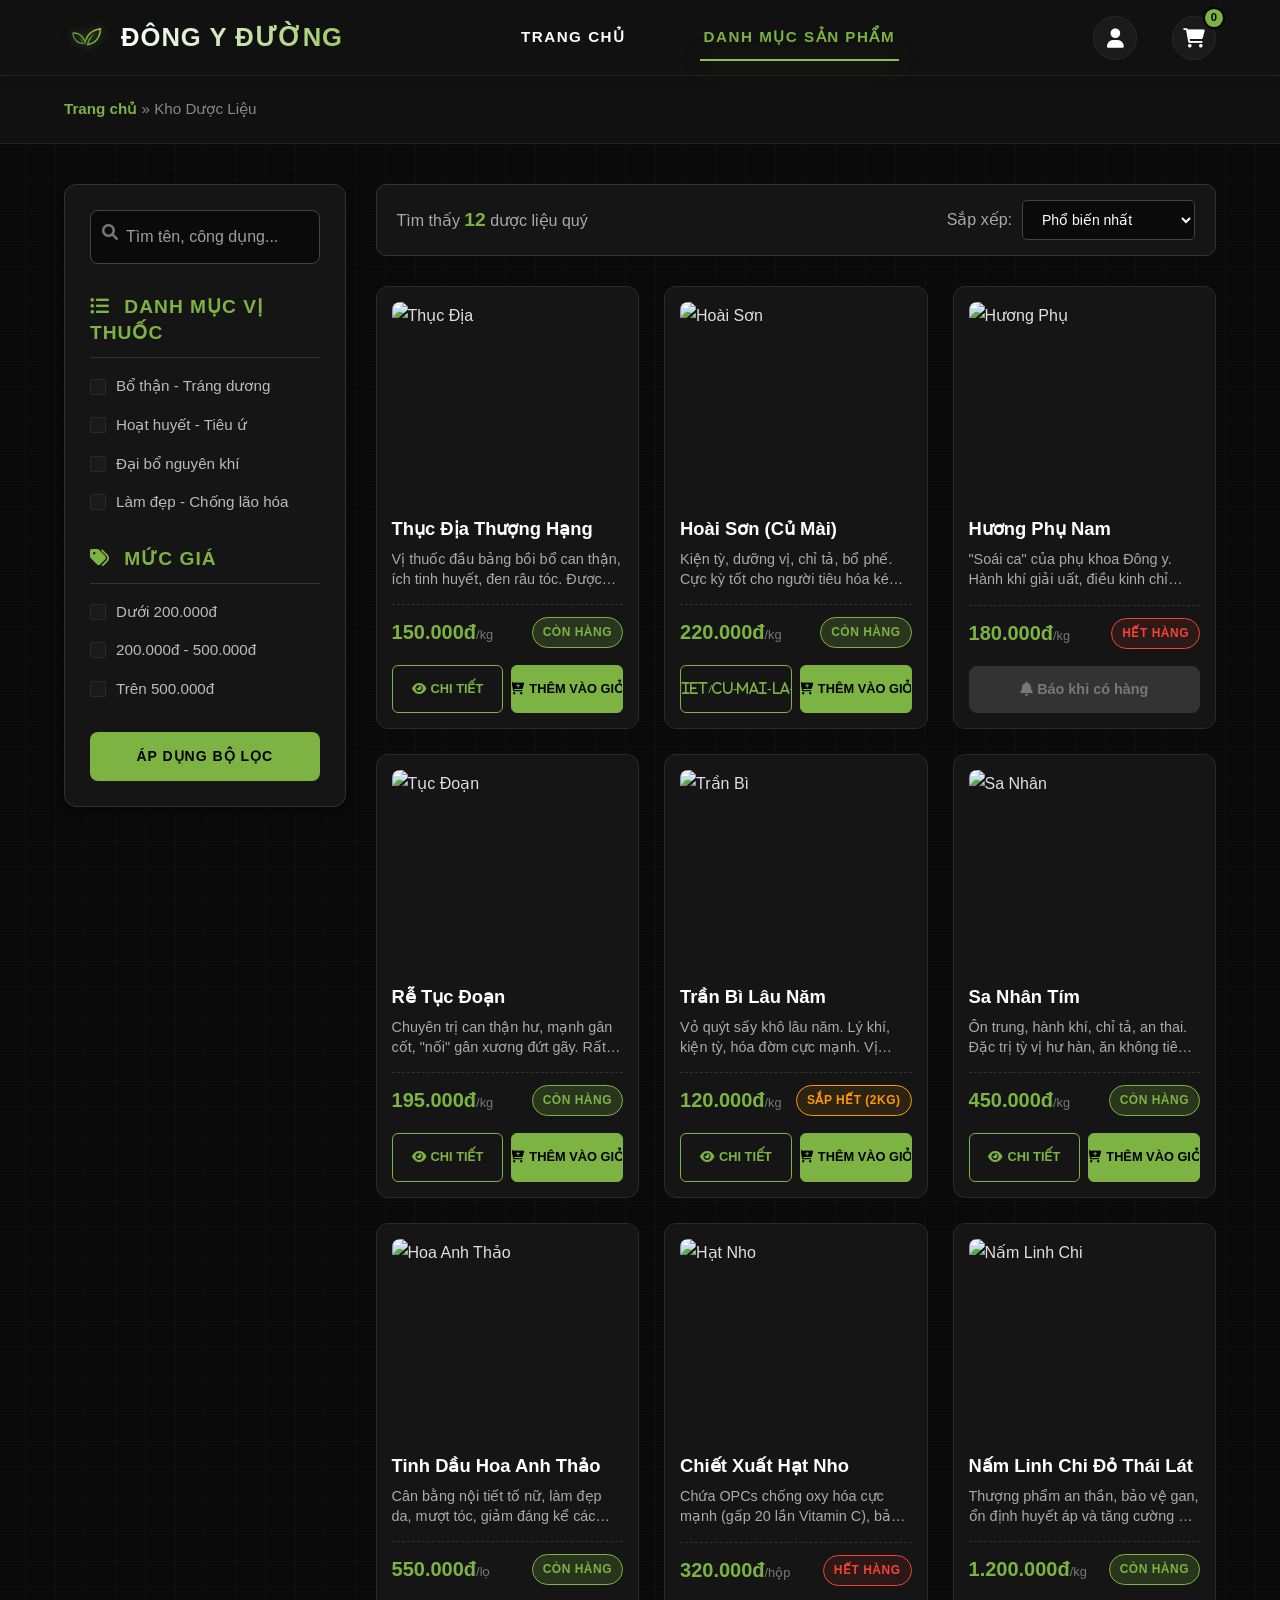
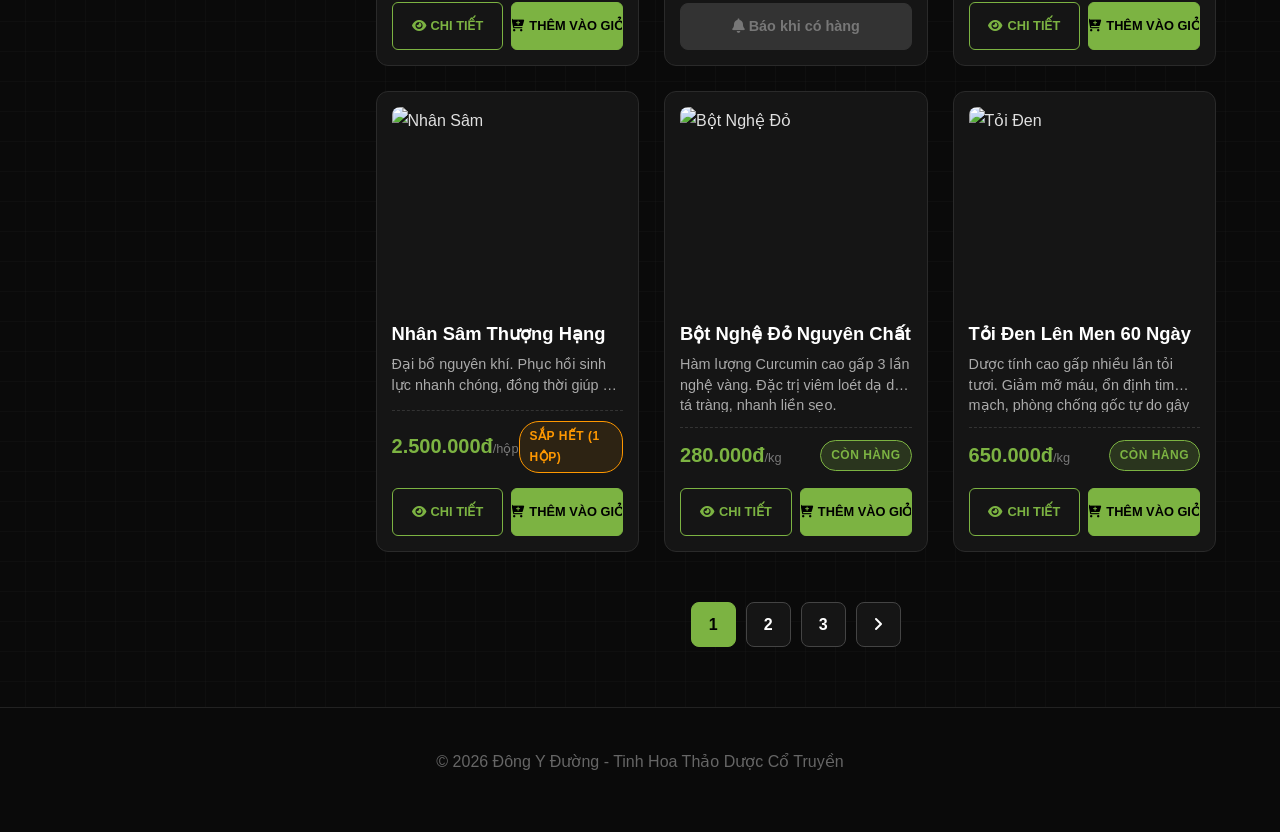
==== commit fc90e1c3: "Update print statement from 'Hello' to 'Goodbye'" ====
--- a/danhmuc.html
+++ b/danhmuc.html
@@ -159,7 +159,9 @@
                         <span class="stock-status stock-in">Còn hàng</span>
                     </div>
                     <div class="btn-group">
-                        <button class="btn-outline"><i class="fa-solid fa-eye"></i> Chi Tiết</button>
+                        <button class="btn-outline">
+                            <i class="fa-solid fa-eye">https://www.vinmec.com/vie/bai-viet/cu-mai-la-cu-gi-va-co-tac-dung-gi-vi</i> Chi Tiết
+                        </button>
                         <button class="btn-fill" onclick="addToCart('Hoài Sơn (Củ Mài)', 220000, 'https://cdnv2.tgdd.vn/mwg-static/common/News/1421320/hoai-son-co-tac-dung-gi-loi-4.jpg')"><i class="fa-solid fa-cart-plus"></i> Thêm vào giỏ</button>
                     </div>
                 </div>
@@ -365,4 +367,4 @@
     });
 </script>
 </body>
-</html>+</html>
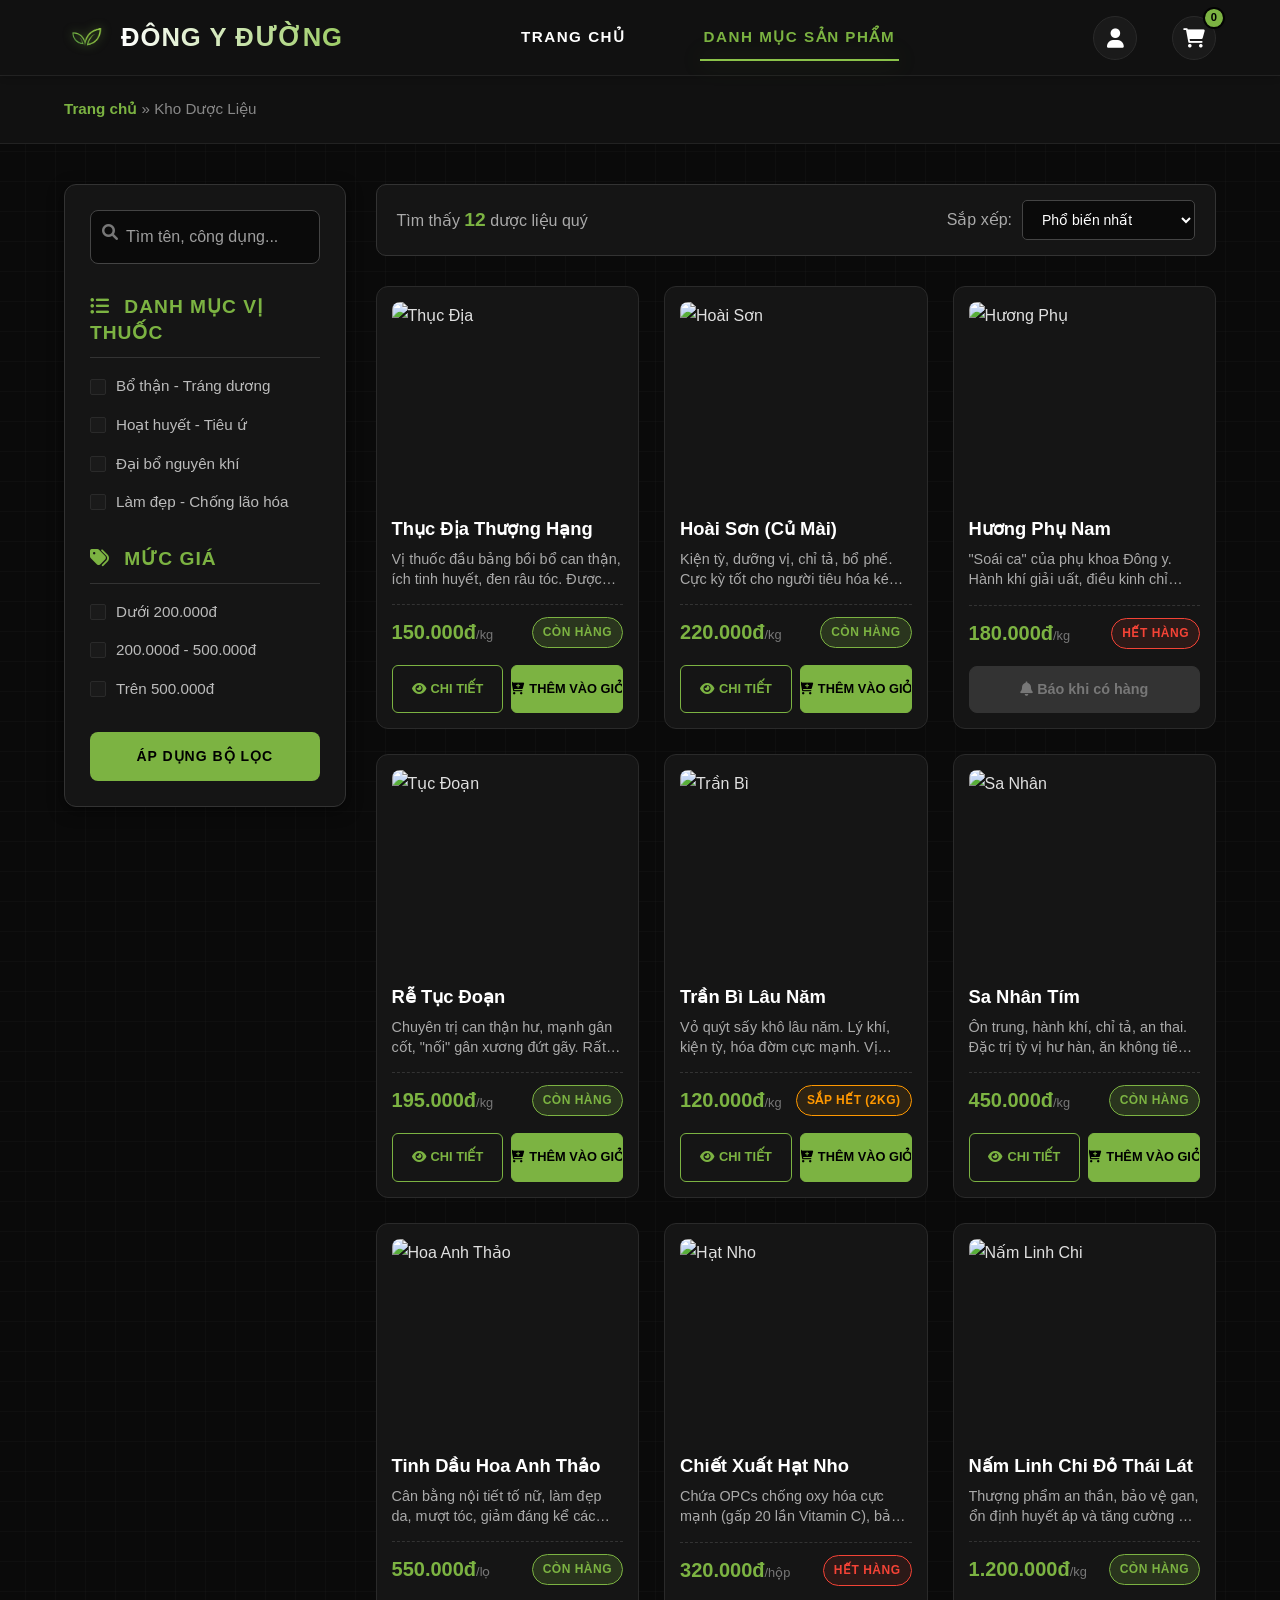
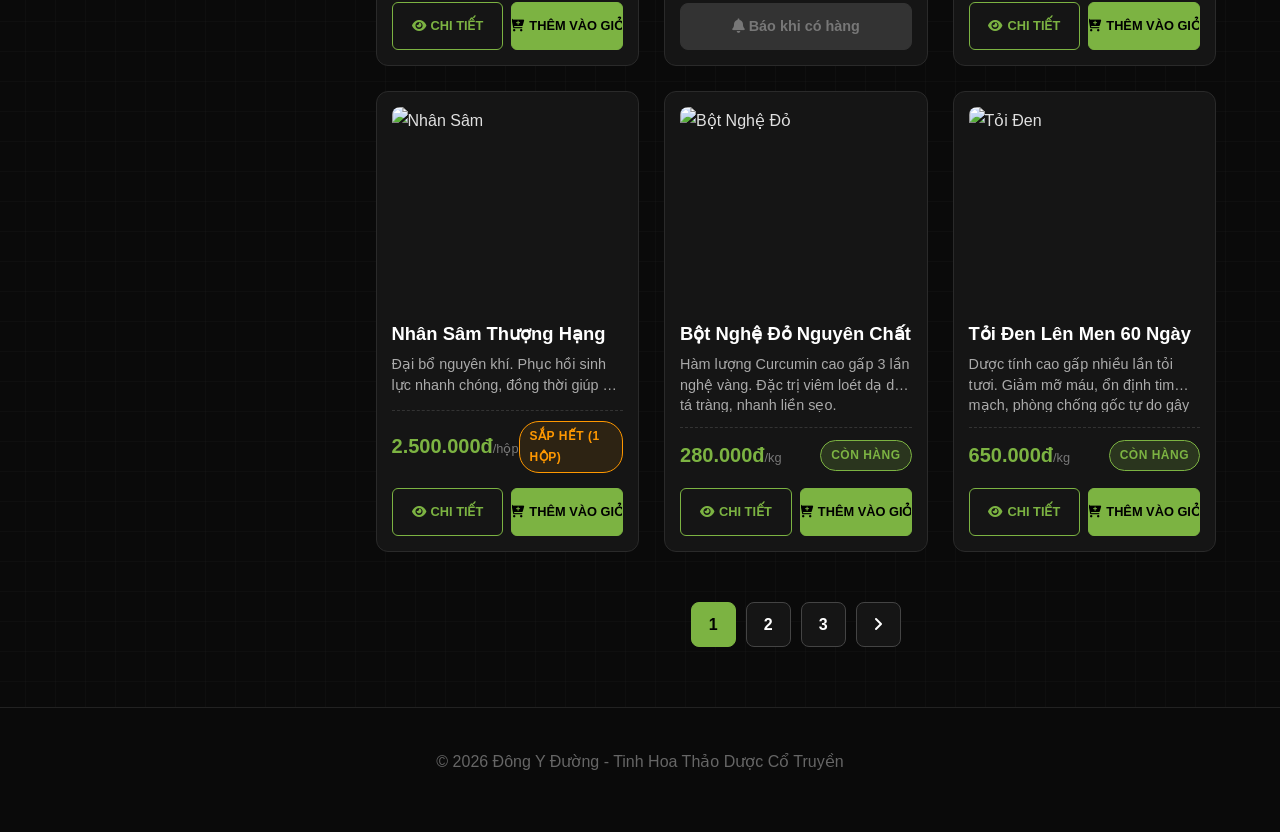
==== commit 0c9fcdcc: "Update danhmuc.html" ====
--- a/danhmuc.html
+++ b/danhmuc.html
@@ -159,8 +159,8 @@
                         <span class="stock-status stock-in">Còn hàng</span>
                     </div>
                     <div class="btn-group">
-                        <button class="btn-outline">
-                            <i class="fa-solid fa-eye">https://www.vinmec.com/vie/bai-viet/cu-mai-la-cu-gi-va-co-tac-dung-gi-vi</i> Chi Tiết
+                        <button class="btn-outline" onclick="window.open('https://www.vinmec.com/vie/bai-viet/cu-mai-la-cu-gi-va-co-tac-dung-gi-vi', '_blank')">
+                            <i class="fa-solid fa-eye"></i> Chi Tiết
                         </button>
                         <button class="btn-fill" onclick="addToCart('Hoài Sơn (Củ Mài)', 220000, 'https://cdnv2.tgdd.vn/mwg-static/common/News/1421320/hoai-son-co-tac-dung-gi-loi-4.jpg')"><i class="fa-solid fa-cart-plus"></i> Thêm vào giỏ</button>
                     </div>
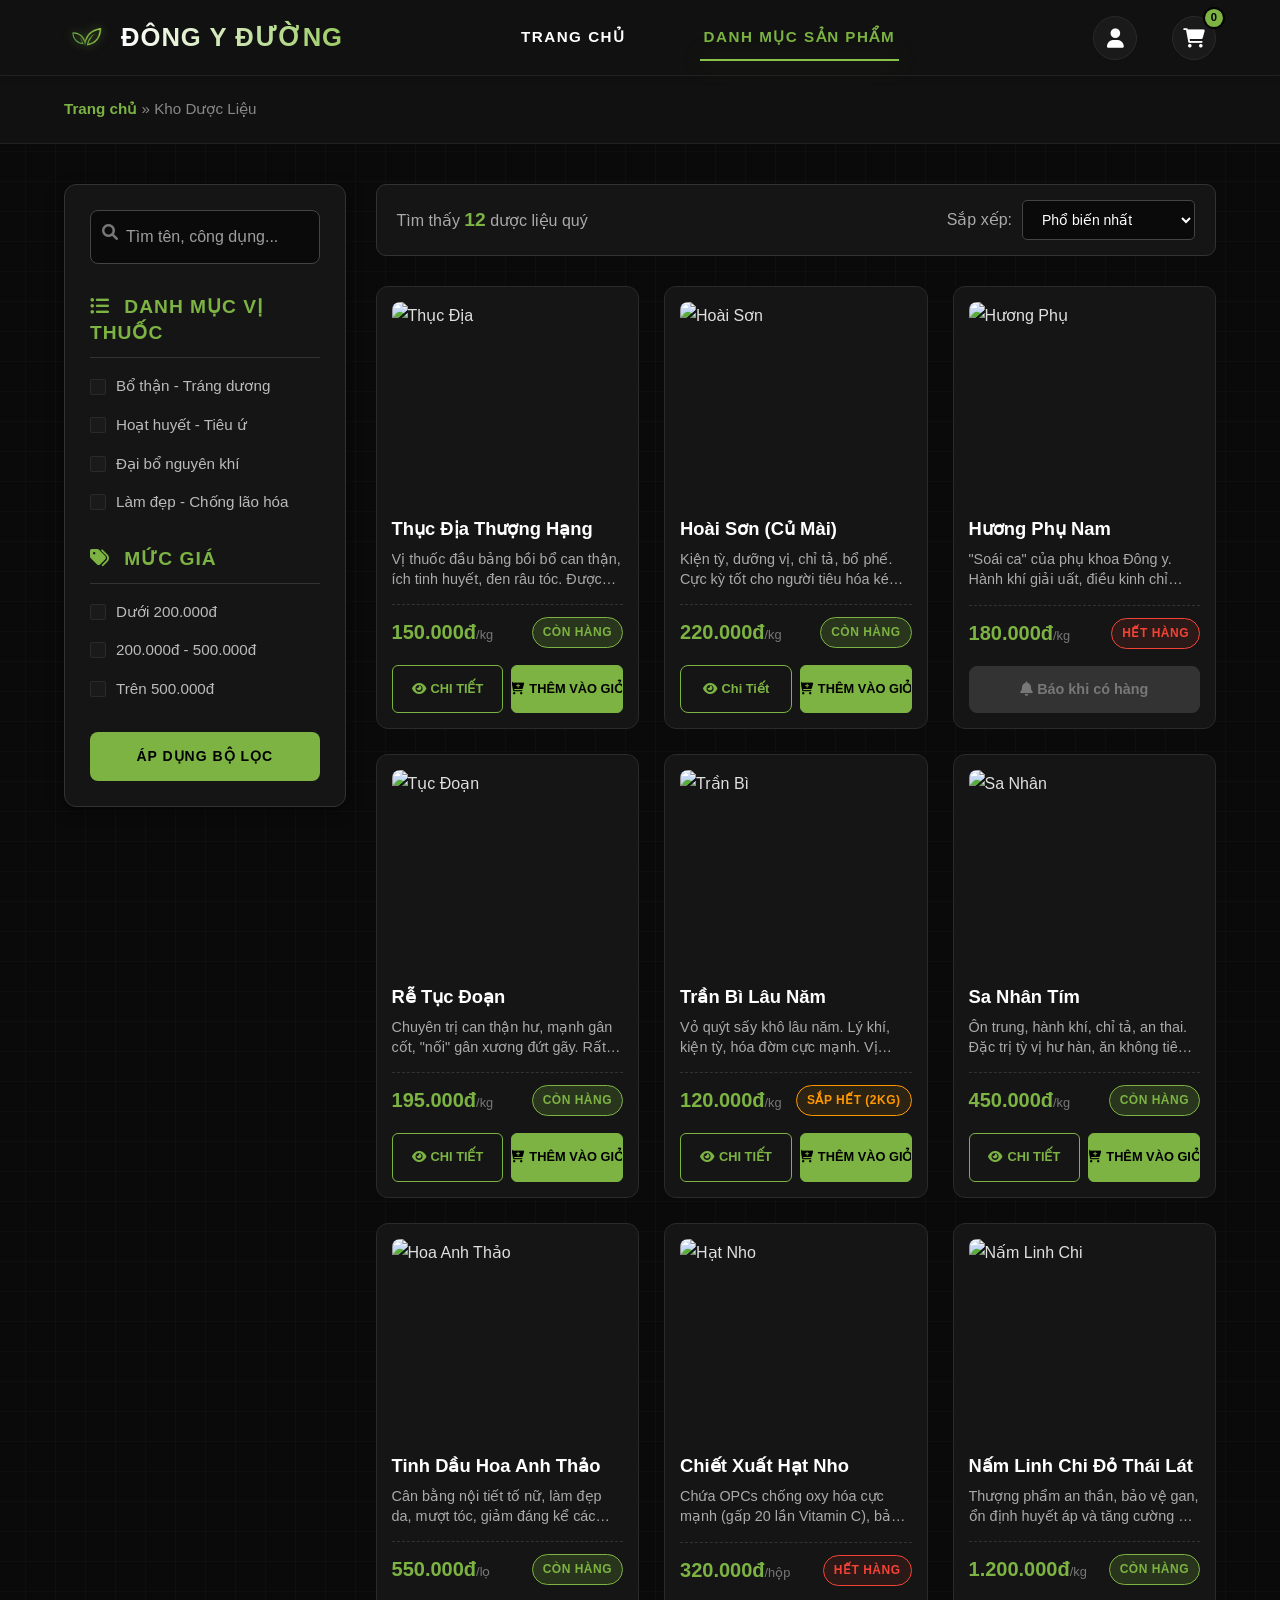
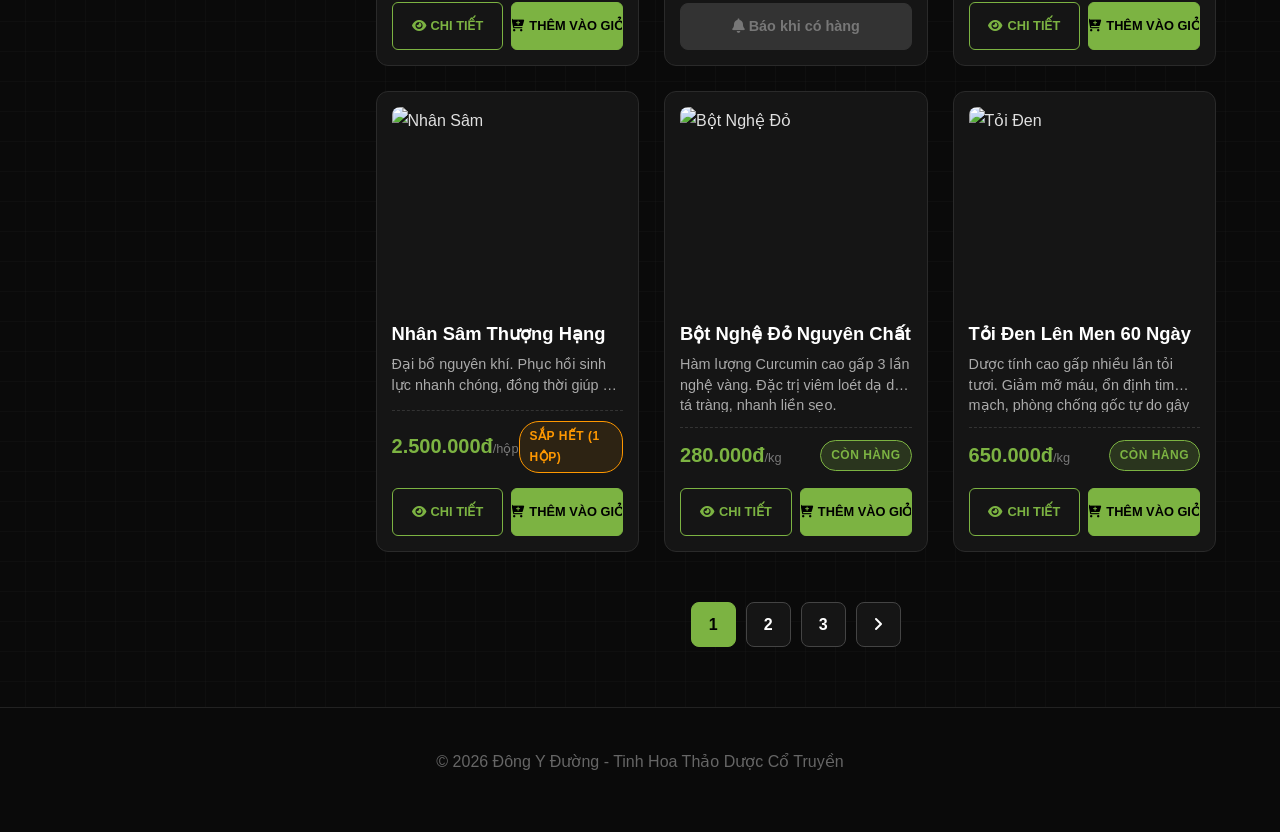
==== commit fee9dfa0: "Update danhmuc.html" ====
--- a/danhmuc.html
+++ b/danhmuc.html
@@ -159,9 +159,9 @@
                         <span class="stock-status stock-in">Còn hàng</span>
                     </div>
                     <div class="btn-group">
-                        <button class="btn-outline" onclick="window.open('https://www.vinmec.com/vie/bai-viet/cu-mai-la-cu-gi-va-co-tac-dung-gi-vi', '_blank')">
-                            <i class="fa-solid fa-eye"></i> Chi Tiết
-                        </button>
+                        <a href="https://www.vinmec.com/vie/bai-viet/cu-mai-la-cu-gi-va-co-tac-dung-gi-vi" class="btn-outline" target="_blank" rel="noopener noreferrer" style="text-decoration: none; display: inline-flex; align-items: center; gap: 8px;">
+    <i class="fa-solid fa-eye"></i> Chi Tiết
+</a>
                         <button class="btn-fill" onclick="addToCart('Hoài Sơn (Củ Mài)', 220000, 'https://cdnv2.tgdd.vn/mwg-static/common/News/1421320/hoai-son-co-tac-dung-gi-loi-4.jpg')"><i class="fa-solid fa-cart-plus"></i> Thêm vào giỏ</button>
                     </div>
                 </div>
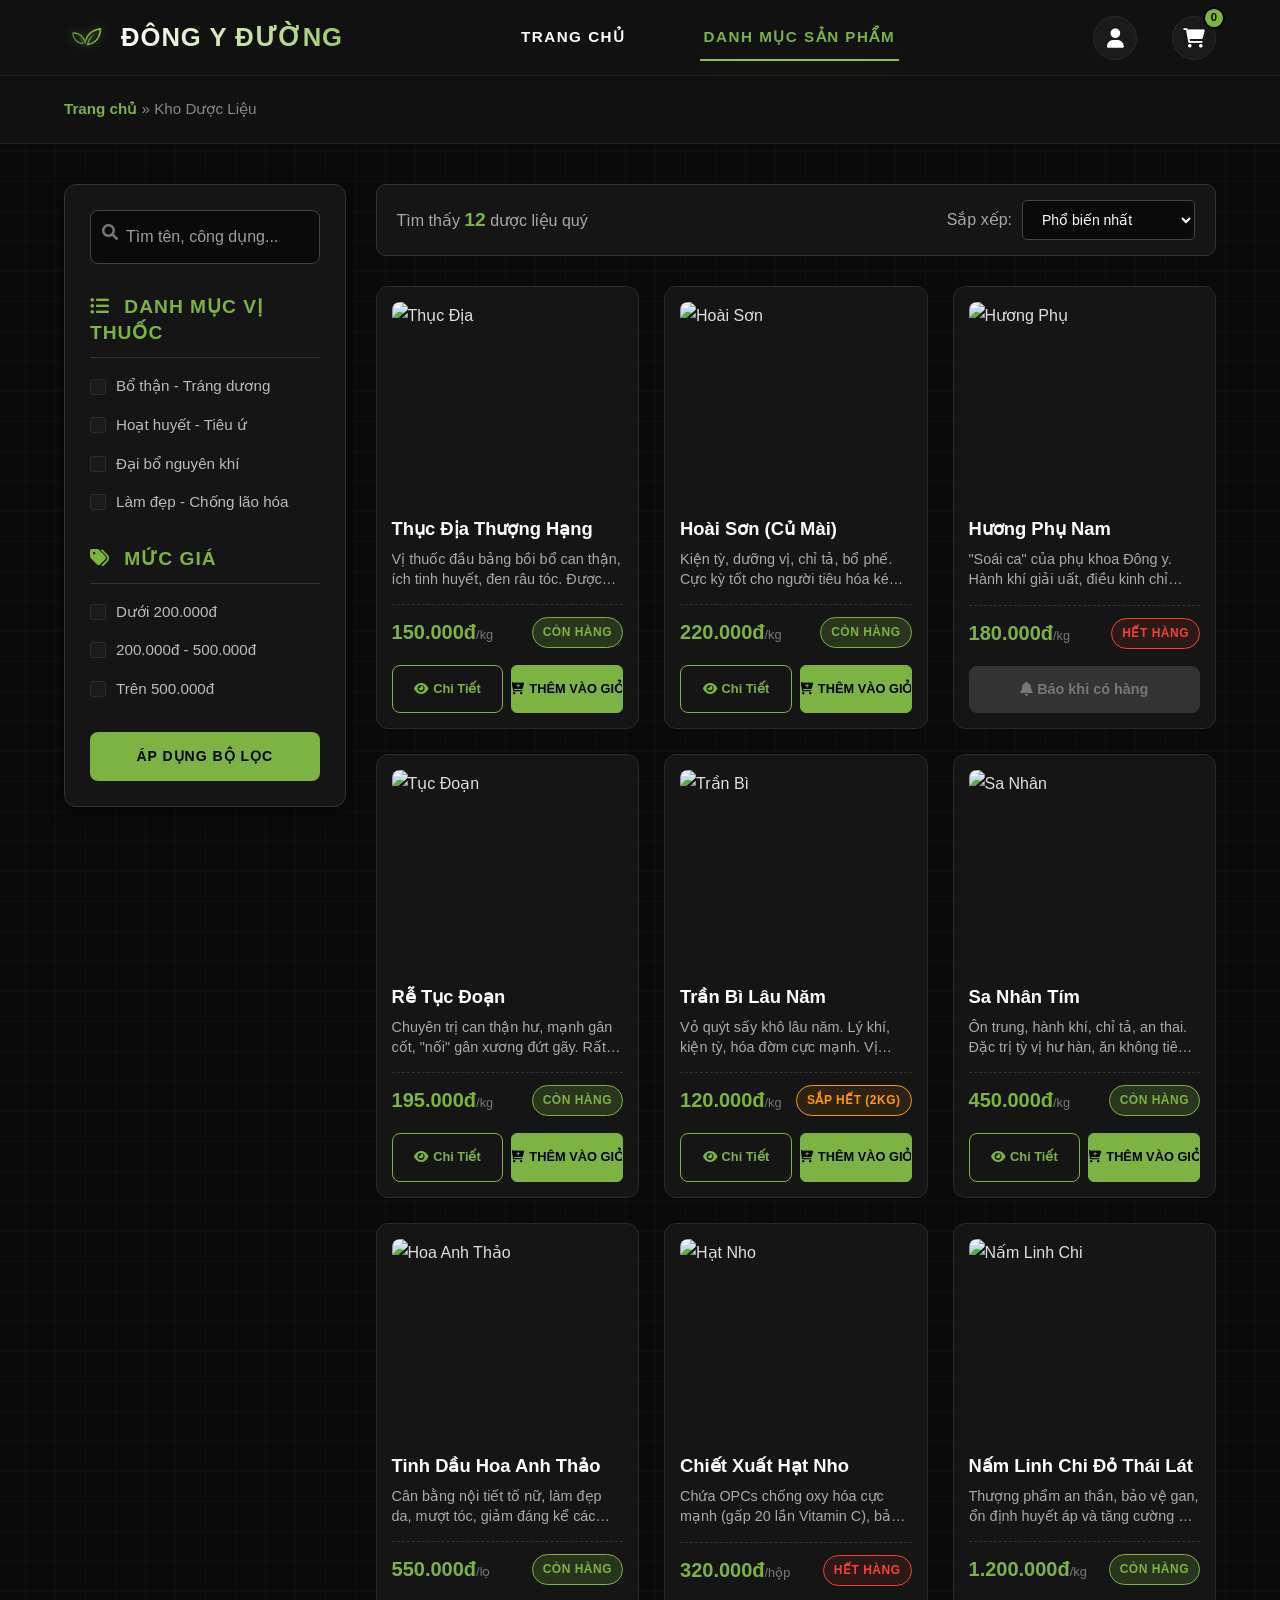
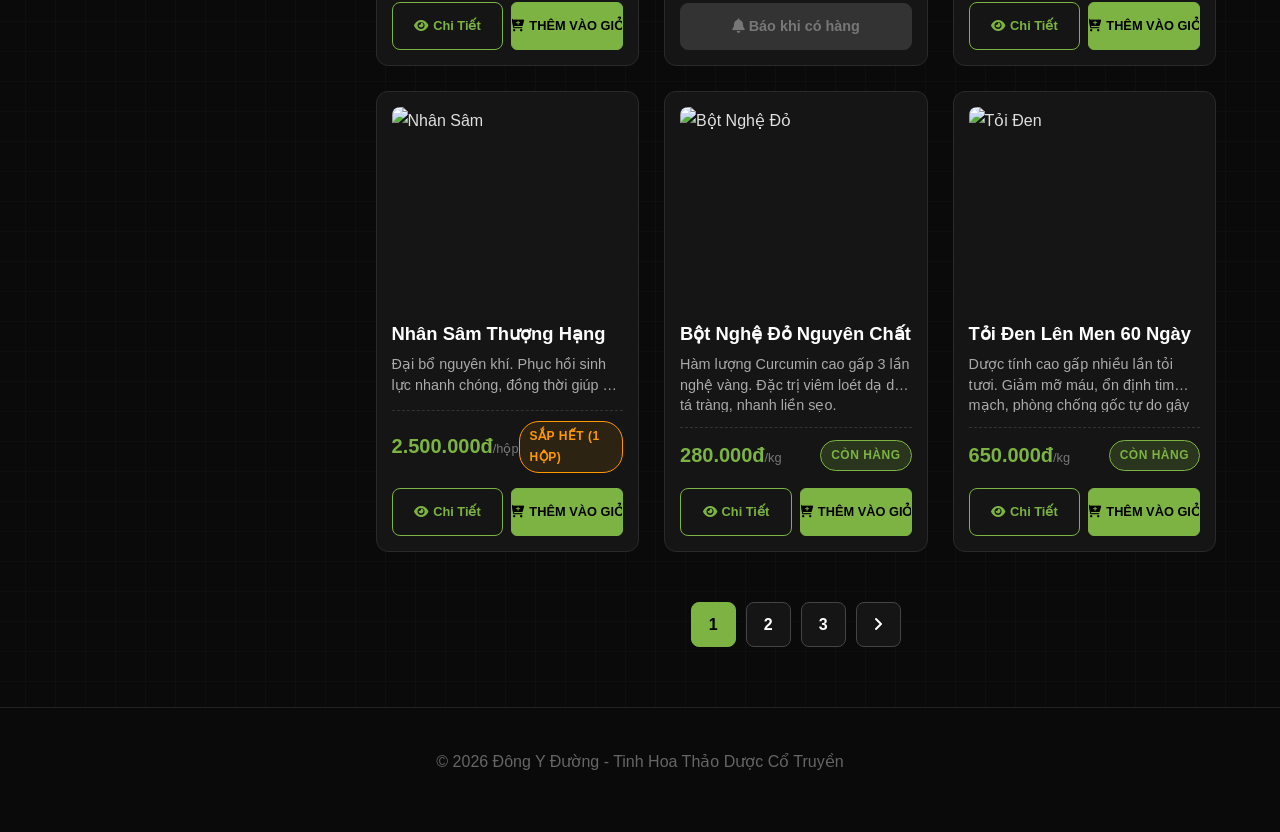
==== commit 84a02922: "Update danhmuc.html" ====
--- a/danhmuc.html
+++ b/danhmuc.html
@@ -145,7 +145,9 @@
                         <span class="stock-status stock-in">Còn hàng</span>
                     </div>
                     <div class="btn-group">
-                        <button class="btn-outline"><i class="fa-solid fa-eye"></i> Chi Tiết</button>
+                        <a href="https://www.vinmec.com/vie/bai-viet/thuc-dia-co-tac-dung-gi-vi" class="btn-outline" target="_blank" rel="noopener noreferrer" style="text-decoration: none; display: inline-flex; align-items: center; justify-content: center; gap: 8px;">
+    <i class="fa-solid fa-eye"></i> Chi Tiết
+</a>
                         <button class="btn-fill" onclick="addToCart('Thục Địa Thượng Hạng', 150000, 'https://suckhoedoisong.qltns.mediacdn.vn/Images/nguyenkhanh/2019/08/27/thuc_dia_vi_thuoc_bo_than_2.jpg')"><i class="fa-solid fa-cart-plus"></i> Thêm vào giỏ</button>
                     </div>
                 </div>
@@ -186,7 +188,9 @@
                         <span class="stock-status stock-in">Còn hàng</span>
                     </div>
                     <div class="btn-group">
-                        <button class="btn-outline"><i class="fa-solid fa-eye"></i> Chi Tiết</button>
+                        <a href="https://www.vinmec.com/vie/bai-viet/cay-tuc-doan-co-tac-dung-gi-vi" class="btn-outline" target="_blank" rel="noopener noreferrer" style="text-decoration: none; display: inline-flex; align-items: center; justify-content: center; gap: 8px;">
+    <i class="fa-solid fa-eye"></i> Chi Tiết
+</a>
                         <button class="btn-fill" onclick="addToCart('Rễ Tục Đoạn', 195000, 'https://thaoduocvn.net/wp-content/uploads/2023/04/tuc-doan.jpg')"><i class="fa-solid fa-cart-plus"></i> Thêm vào giỏ</button>
                     </div>
                 </div>
@@ -200,7 +204,9 @@
                         <span class="stock-status stock-low">Sắp hết (2kg)</span>
                     </div>
                     <div class="btn-group">
-                        <button class="btn-outline"><i class="fa-solid fa-eye"></i> Chi Tiết</button>
+                        <a href="https://nhathuoclongchau.com.vn/bai-viet/tran-bi-co-tac-dung-gi-tim-hieu-cach-su-dung-cua-tran-bi.htm" class="btn-outline" target="_blank" rel="noopener noreferrer" style="text-decoration: none; display: inline-flex; align-items: center; justify-content: center; gap: 8px;">
+    <i class="fa-solid fa-eye"></i> Chi Tiết
+</a>
                         <button class="btn-fill" onclick="addToCart('Trần Bì Lâu Năm', 120000, 'https://thuocdantoc.vn/wp-content/uploads/2019/06/tran-bi-6.jpg')"><i class="fa-solid fa-cart-plus"></i> Thêm vào giỏ</button>
                     </div>
                 </div>
@@ -214,7 +220,9 @@
                         <span class="stock-status stock-in">Còn hàng</span>
                     </div>
                     <div class="btn-group">
-                        <button class="btn-outline"><i class="fa-solid fa-eye"></i> Chi Tiết</button>
+                        <a href="https://www.vinmec.com/vie/bai-viet/cay-sa-nhan-co-tac-dung-gi-vi" class="btn-outline" target="_blank" rel="noopener noreferrer" style="text-decoration: none; display: inline-flex; align-items: center; justify-content: center; gap: 8px;">
+    <i class="fa-solid fa-eye"></i> Chi Tiết
+</a>
                         <button class="btn-fill" onclick="addToCart('Sa Nhân Tím', 450000, 'https://suckhoedoisong.qltns.mediacdn.vn/Images/nguyenkhanh/2018/12/09/sa_nhan.jpg')"><i class="fa-solid fa-cart-plus"></i> Thêm vào giỏ</button>
                     </div>
                 </div>
@@ -228,7 +236,9 @@
                         <span class="stock-status stock-in">Còn hàng</span>
                     </div>
                     <div class="btn-group">
-                        <button class="btn-outline"><i class="fa-solid fa-eye"></i> Chi Tiết</button>
+                       <a href="https://www.vinmec.com/vie/bai-viet/10-loi-ich-cua-tinh-dau-hoa-anh-thao-va-cach-su-dung-hieu-qua-nhat-vi" class="btn-outline" target="_blank" rel="noopener noreferrer" style="text-decoration: none; display: inline-flex; align-items: center; justify-content: center; gap: 8px;">
+    <i class="fa-solid fa-eye"></i> Chi Tiết
+</a>
                         <button class="btn-fill" onclick="addToCart('Tinh Dầu Hoa Anh Thảo', 550000, 'https://cdn.medigoapp.com/product/tinh_dau_hoa_anh_thao_la_gi_tac_dung_cach_uong_tinh_dau_hoa_anh_thao_1_800x450_ee8b45b512.jpg')"><i class="fa-solid fa-cart-plus"></i> Thêm vào giỏ</button>
                     </div>
                 </div>
@@ -253,7 +263,9 @@
                         <span class="stock-status stock-in">Còn hàng</span>
                     </div>
                     <div class="btn-group">
-                        <button class="btn-outline"><i class="fa-solid fa-eye"></i> Chi Tiết</button>
+                        <a href="https://www.vinmec.com/vie/bai-viet/nam-linh-chi-co-tac-dung-gi-loi-ich-va-rui-ro-vi" class="btn-outline" target="_blank" rel="noopener noreferrer" style="text-decoration: none; display: inline-flex; align-items: center; justify-content: center; gap: 8px;">
+    <i class="fa-solid fa-eye"></i> Chi Tiết
+</a>
                         <button class="btn-fill" onclick="addToCart('Nấm Linh Chi Đỏ Thái Lát', 1200000, 'https://www.vinmec.com/static/uploads/20210413_153606_205667_nam_linh_chi_max_1800x1800_jpg_5038c304d4.jpg')"><i class="fa-solid fa-cart-plus"></i> Thêm vào giỏ</button>
                     </div>
                 </div>
@@ -267,7 +279,9 @@
                         <span class="stock-status stock-low">Sắp hết (1 hộp)</span>
                     </div>
                     <div class="btn-group">
-                        <button class="btn-outline"><i class="fa-solid fa-eye"></i> Chi Tiết</button>
+                        <a href="https://www.vinmec.com/vie/bai-viet/tac-dung-cua-nhan-sam-voi-suc-khoe-vi" class="btn-outline" target="_blank" rel="noopener noreferrer" style="text-decoration: none; display: inline-flex; align-items: center; justify-content: center; gap: 8px;">
+    <i class="fa-solid fa-eye"></i> Chi Tiết
+</a>
                         <button class="btn-fill" onclick="addToCart('Nhân Sâm Thượng Hạng', 2500000, 'https://cafefcdn.com/203337114487263232/2023/4/29/harper-bazaar-cach-su-dung-nhan-sam-tai-tao-da-1-8824-1682733866793-1682733867009534560201.jpg')"><i class="fa-solid fa-cart-plus"></i> Thêm vào giỏ</button>
                     </div>
                 </div>
@@ -281,7 +295,9 @@
                         <span class="stock-status stock-in">Còn hàng</span>
                     </div>
                     <div class="btn-group">
-                        <button class="btn-outline"><i class="fa-solid fa-eye"></i> Chi Tiết</button>
+                        <a href="https://nhathuoclongchau.com.vn/bai-viet/uong-tinh-bot-nghe-co-tac-dung-gi-doi-voi-suc-khoe-va-sac-dep.html" class="btn-outline" target="_blank" rel="noopener noreferrer" style="text-decoration: none; display: inline-flex; align-items: center; justify-content: center; gap: 8px;">
+    <i class="fa-solid fa-eye"></i> Chi Tiết
+</a>
                         <button class="btn-fill" onclick="addToCart('Bột Nghệ Đỏ Nguyên Chất', 280000, 'https://login.medlatec.vn//ImagePath/images/20230425/20230425_Bot-nghe-do-rat-tot-cho-nguoi-bi-viem-loet-da-day.jpg')"><i class="fa-solid fa-cart-plus"></i> Thêm vào giỏ</button>
                     </div>
                 </div>
@@ -295,7 +311,9 @@
                         <span class="stock-status stock-in">Còn hàng</span>
                     </div>
                     <div class="btn-group">
-                        <button class="btn-outline"><i class="fa-solid fa-eye"></i> Chi Tiết</button>
+                        <a href="https://www.vinmec.com/vie/bai-viet/toi-den-co-tac-dung-gi-nao-de-khoe-vi" class="btn-outline" target="_blank" rel="noopener noreferrer" style="text-decoration: none; display: inline-flex; align-items: center; justify-content: center; gap: 8px;">
+    <i class="fa-solid fa-eye"></i> Chi Tiết
+</a>
                         <button class="btn-fill" onclick="addToCart('Tỏi Đen Lên Men 60 Ngày', 650000, 'https://suckhoedoisong.qltns.mediacdn.vn/324455921873985536/2022/3/5/toi-den-16464789803541174904737.jpg')"><i class="fa-solid fa-cart-plus"></i> Thêm vào giỏ</button>
                     </div>
                 </div>
